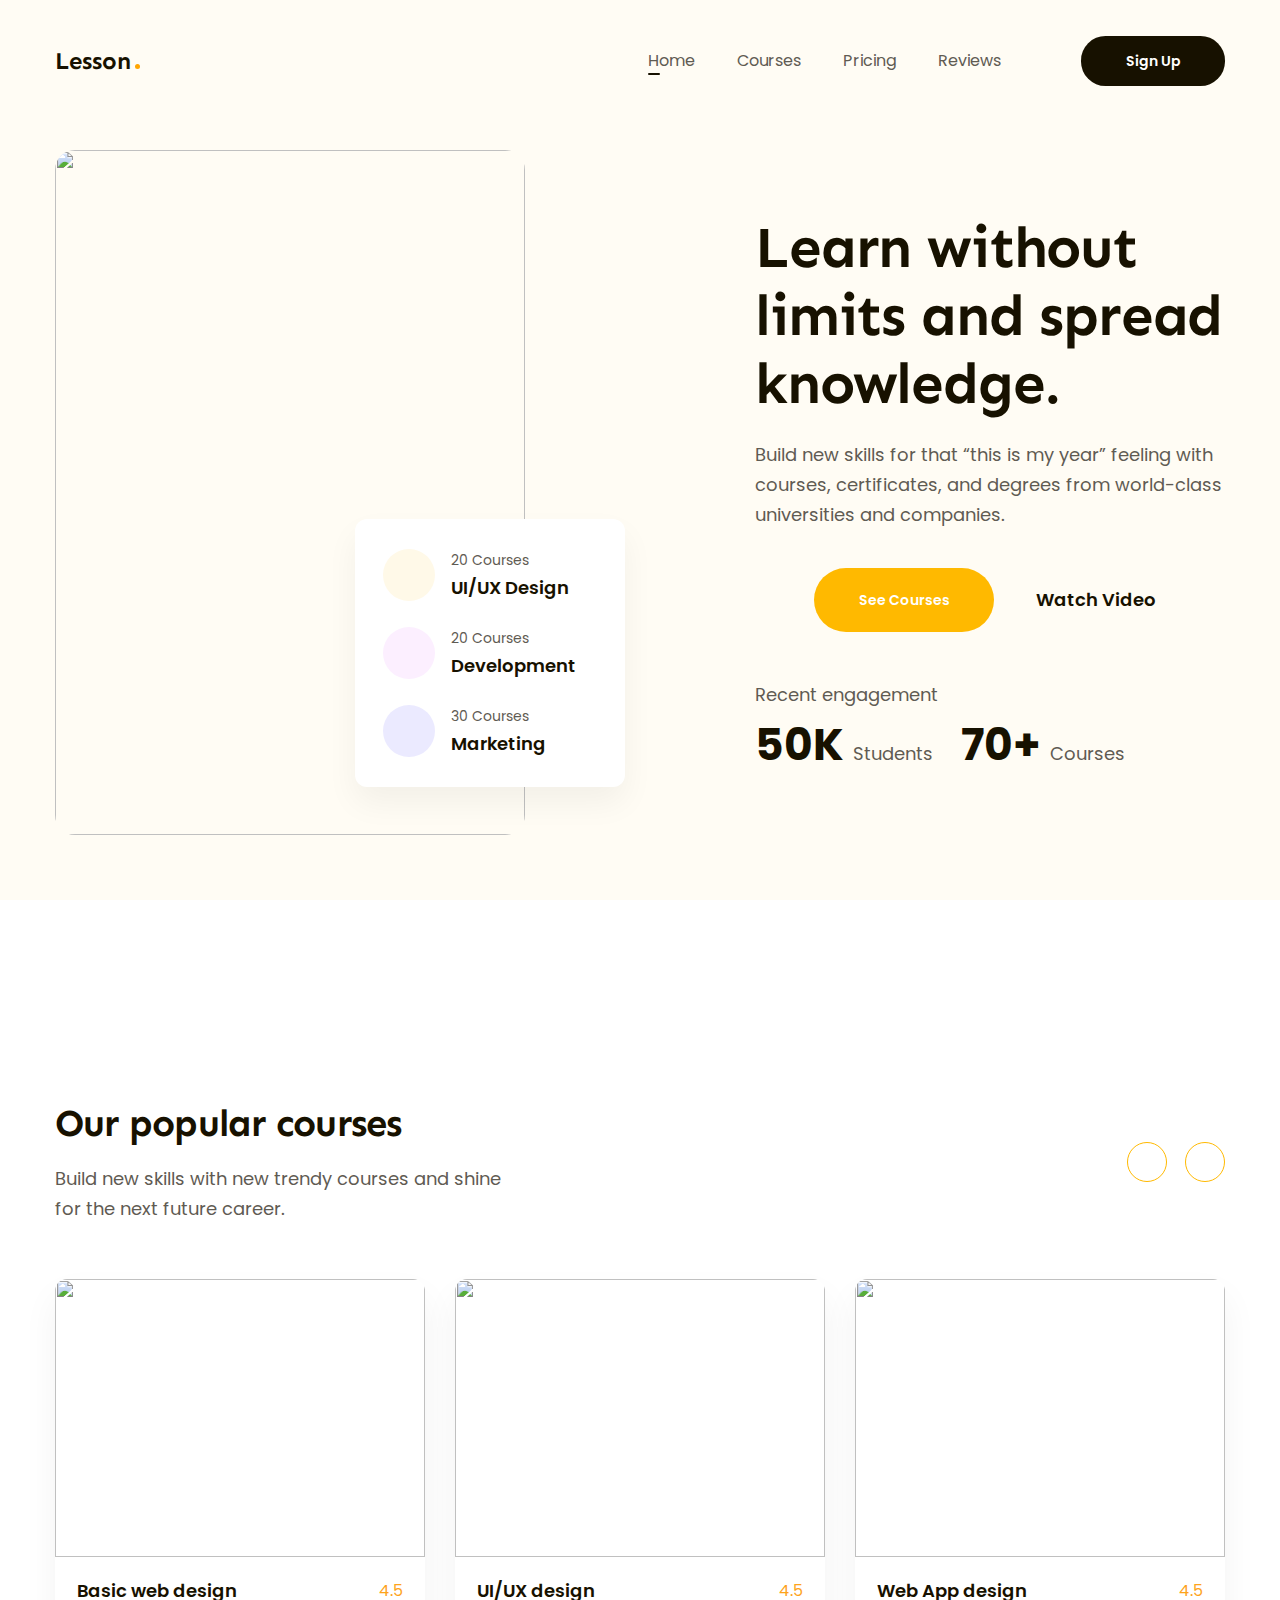
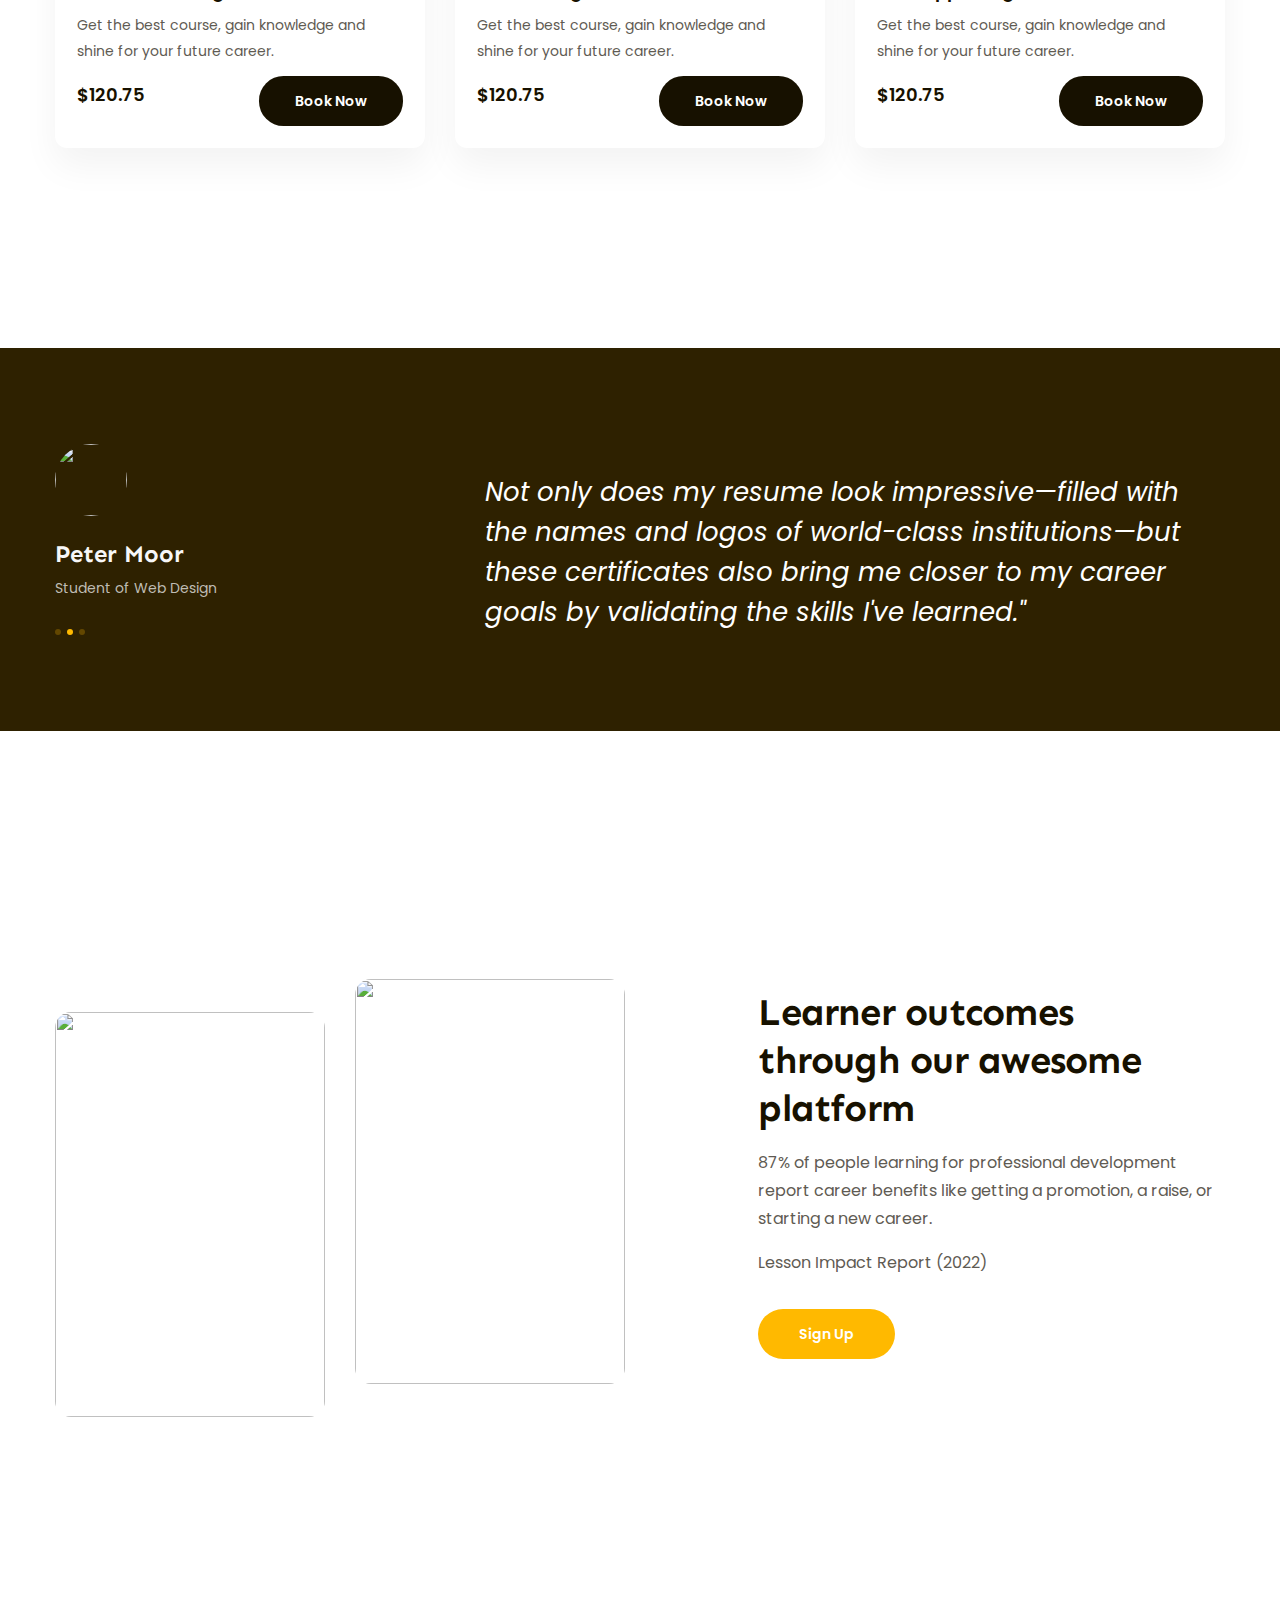
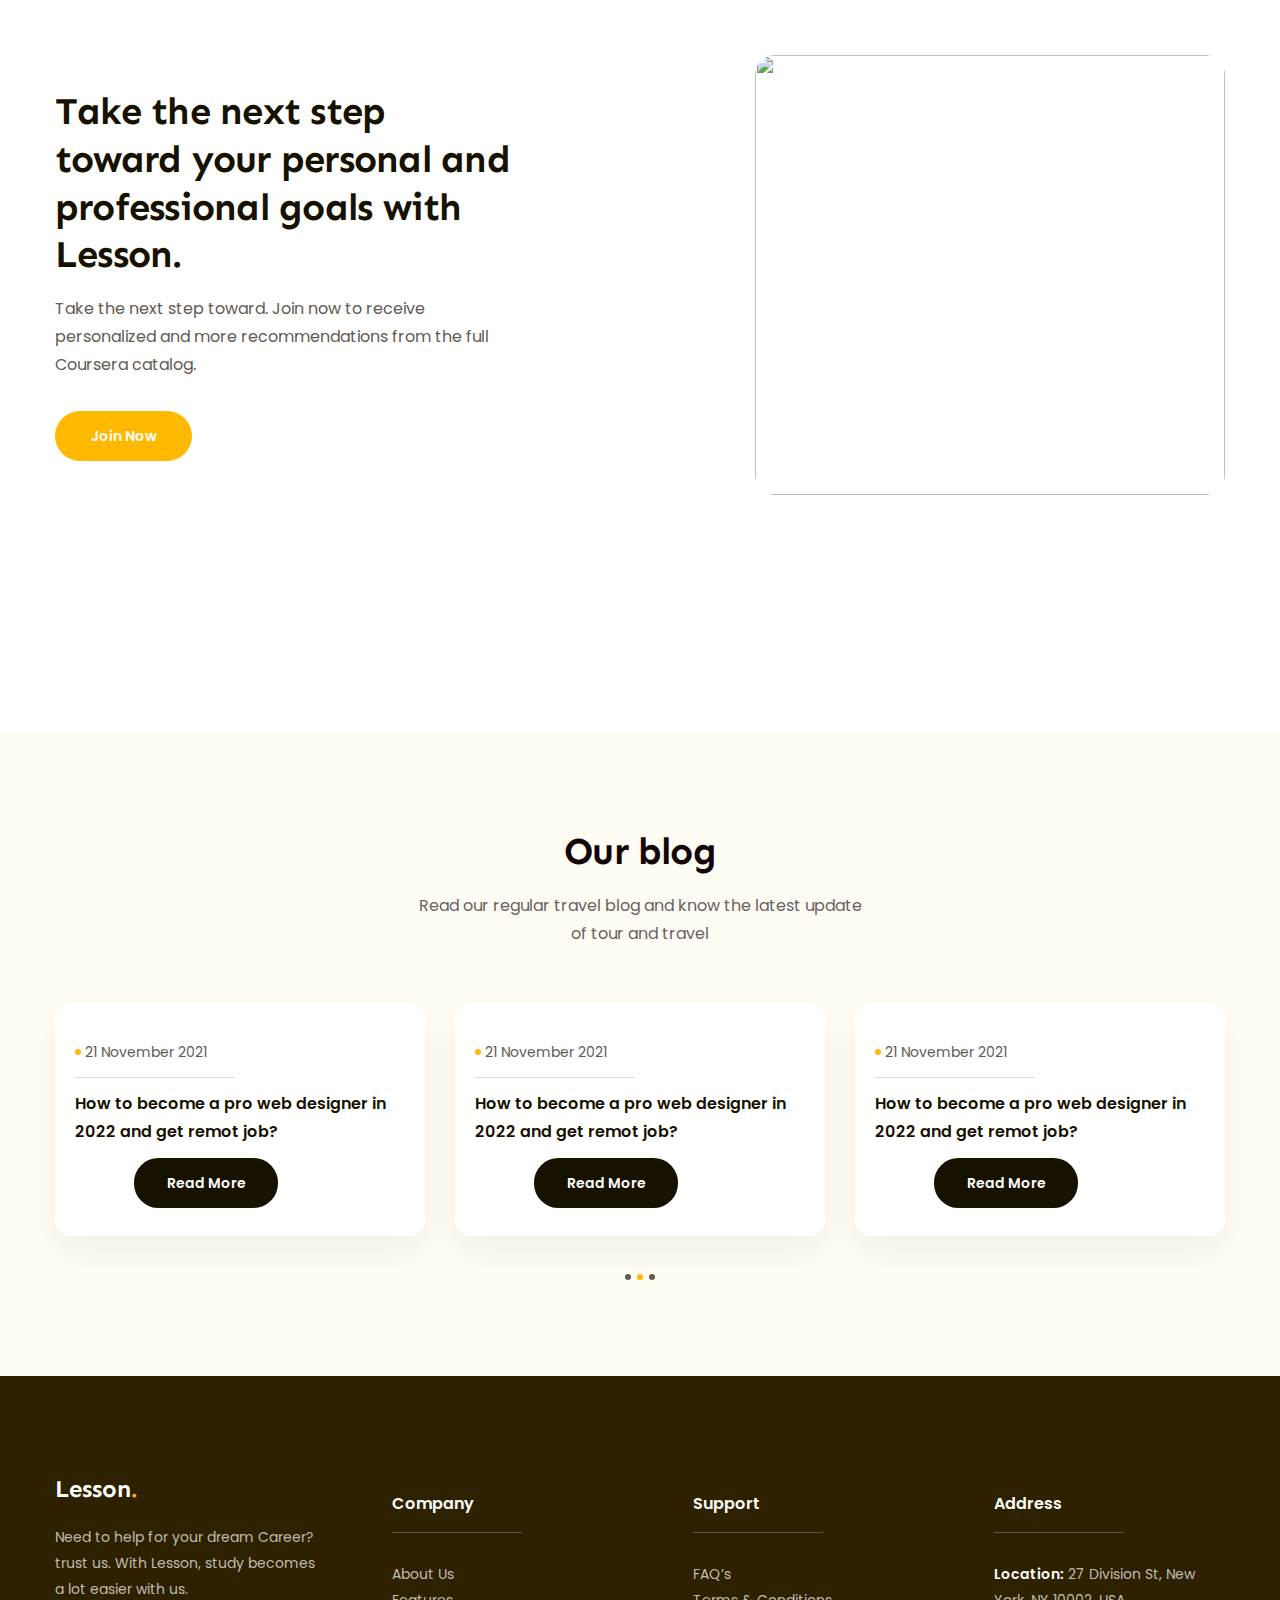
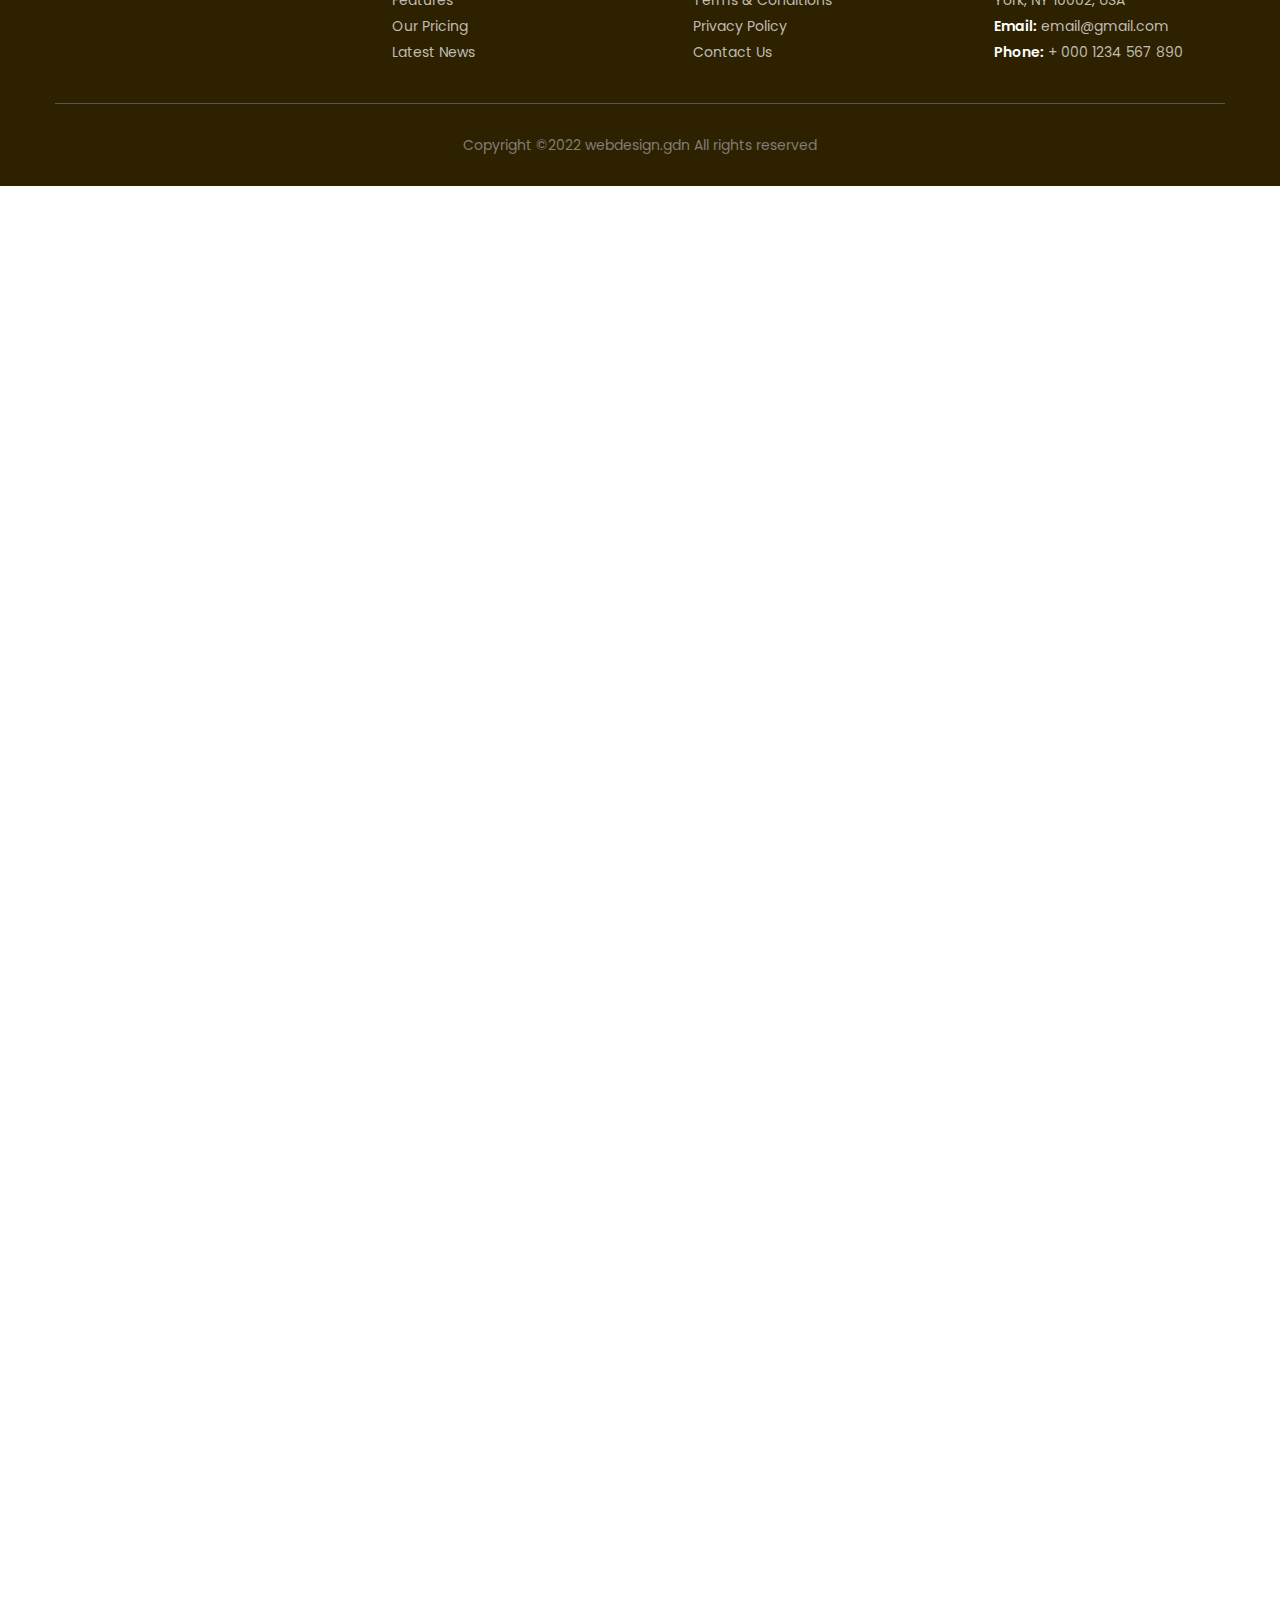
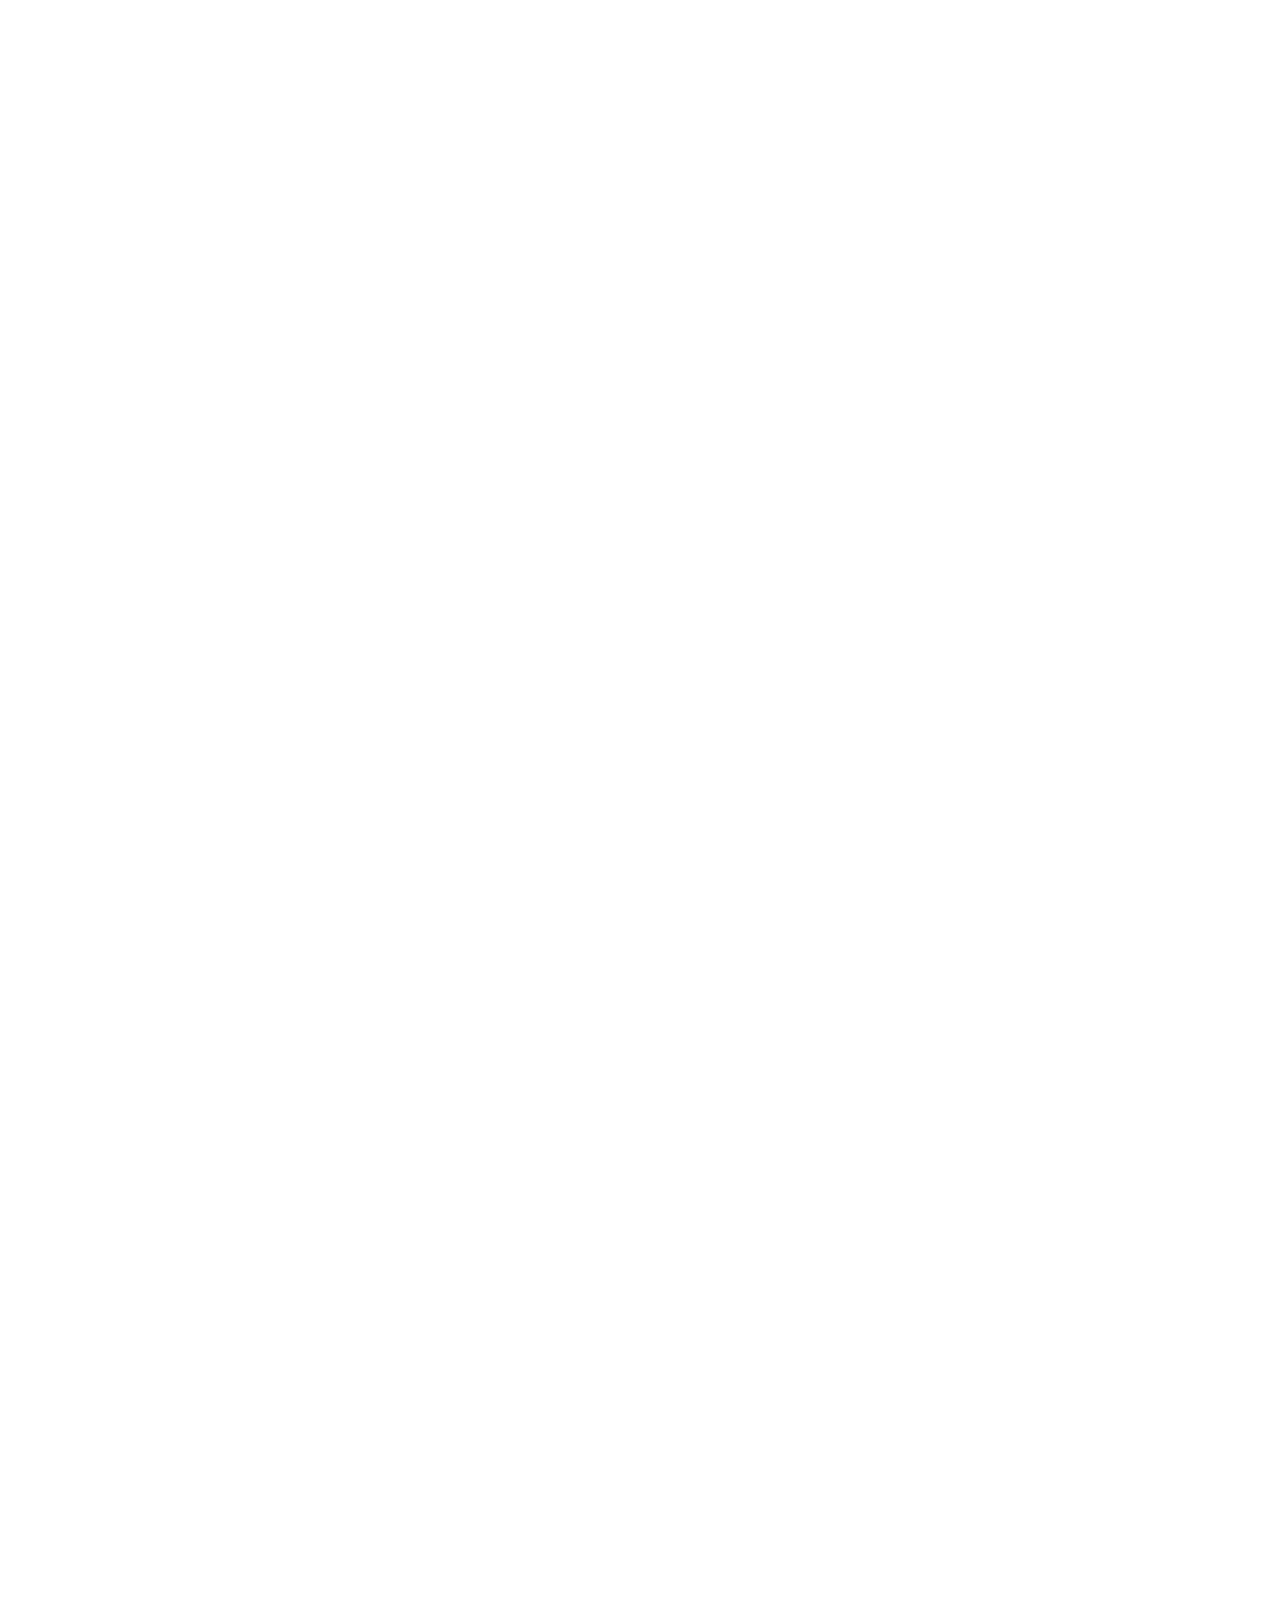
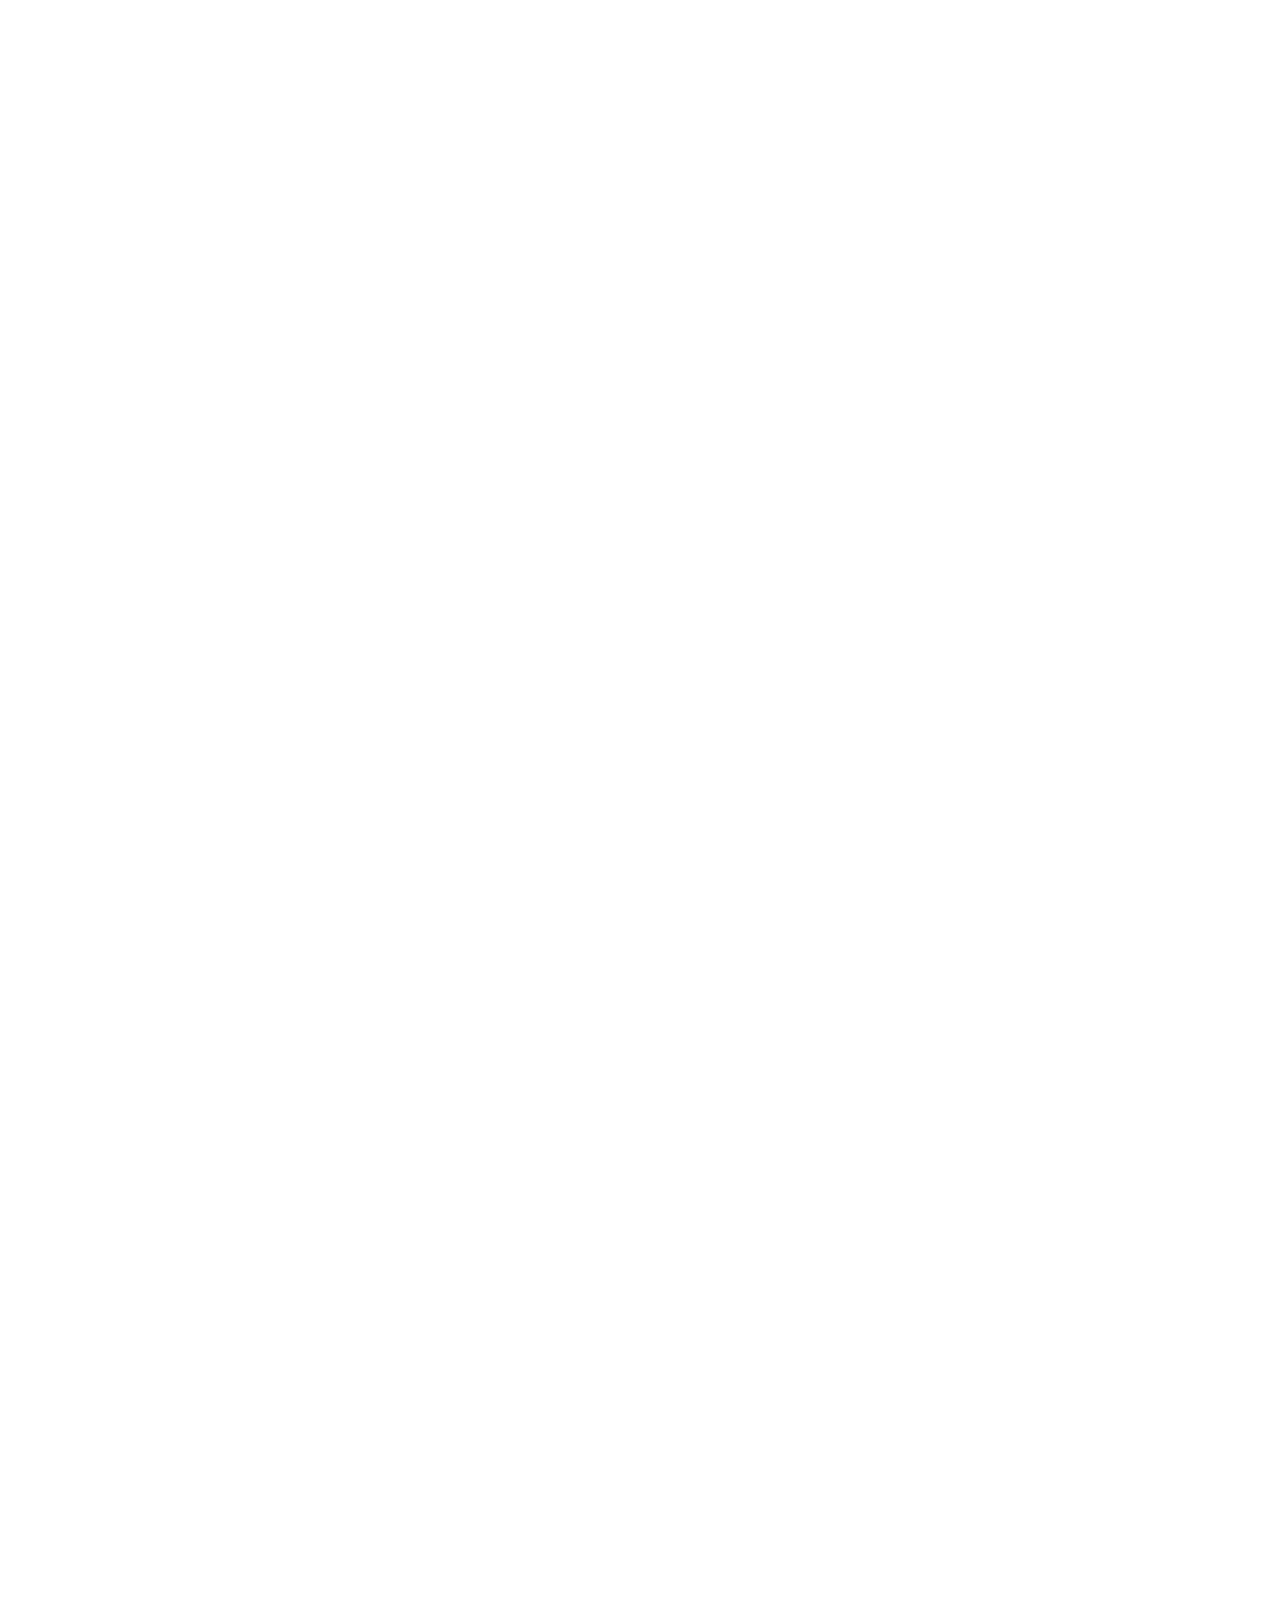
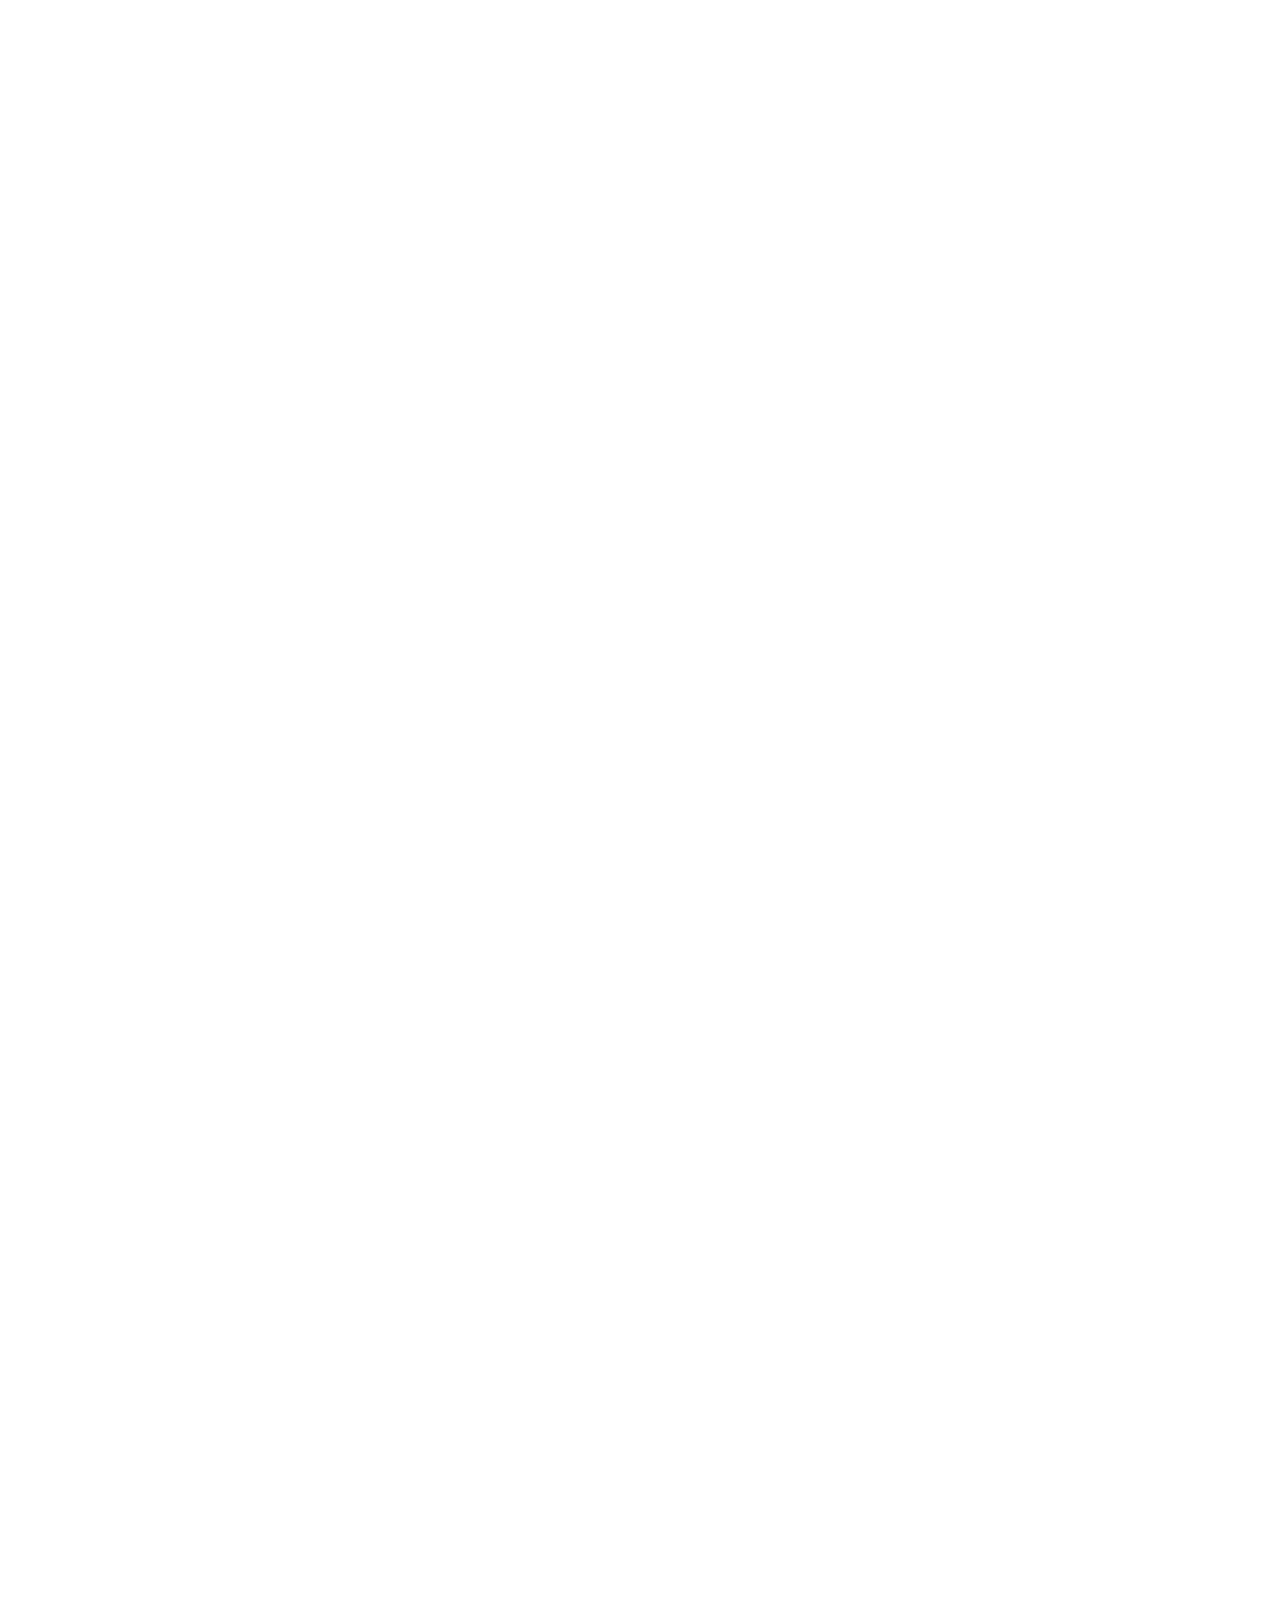
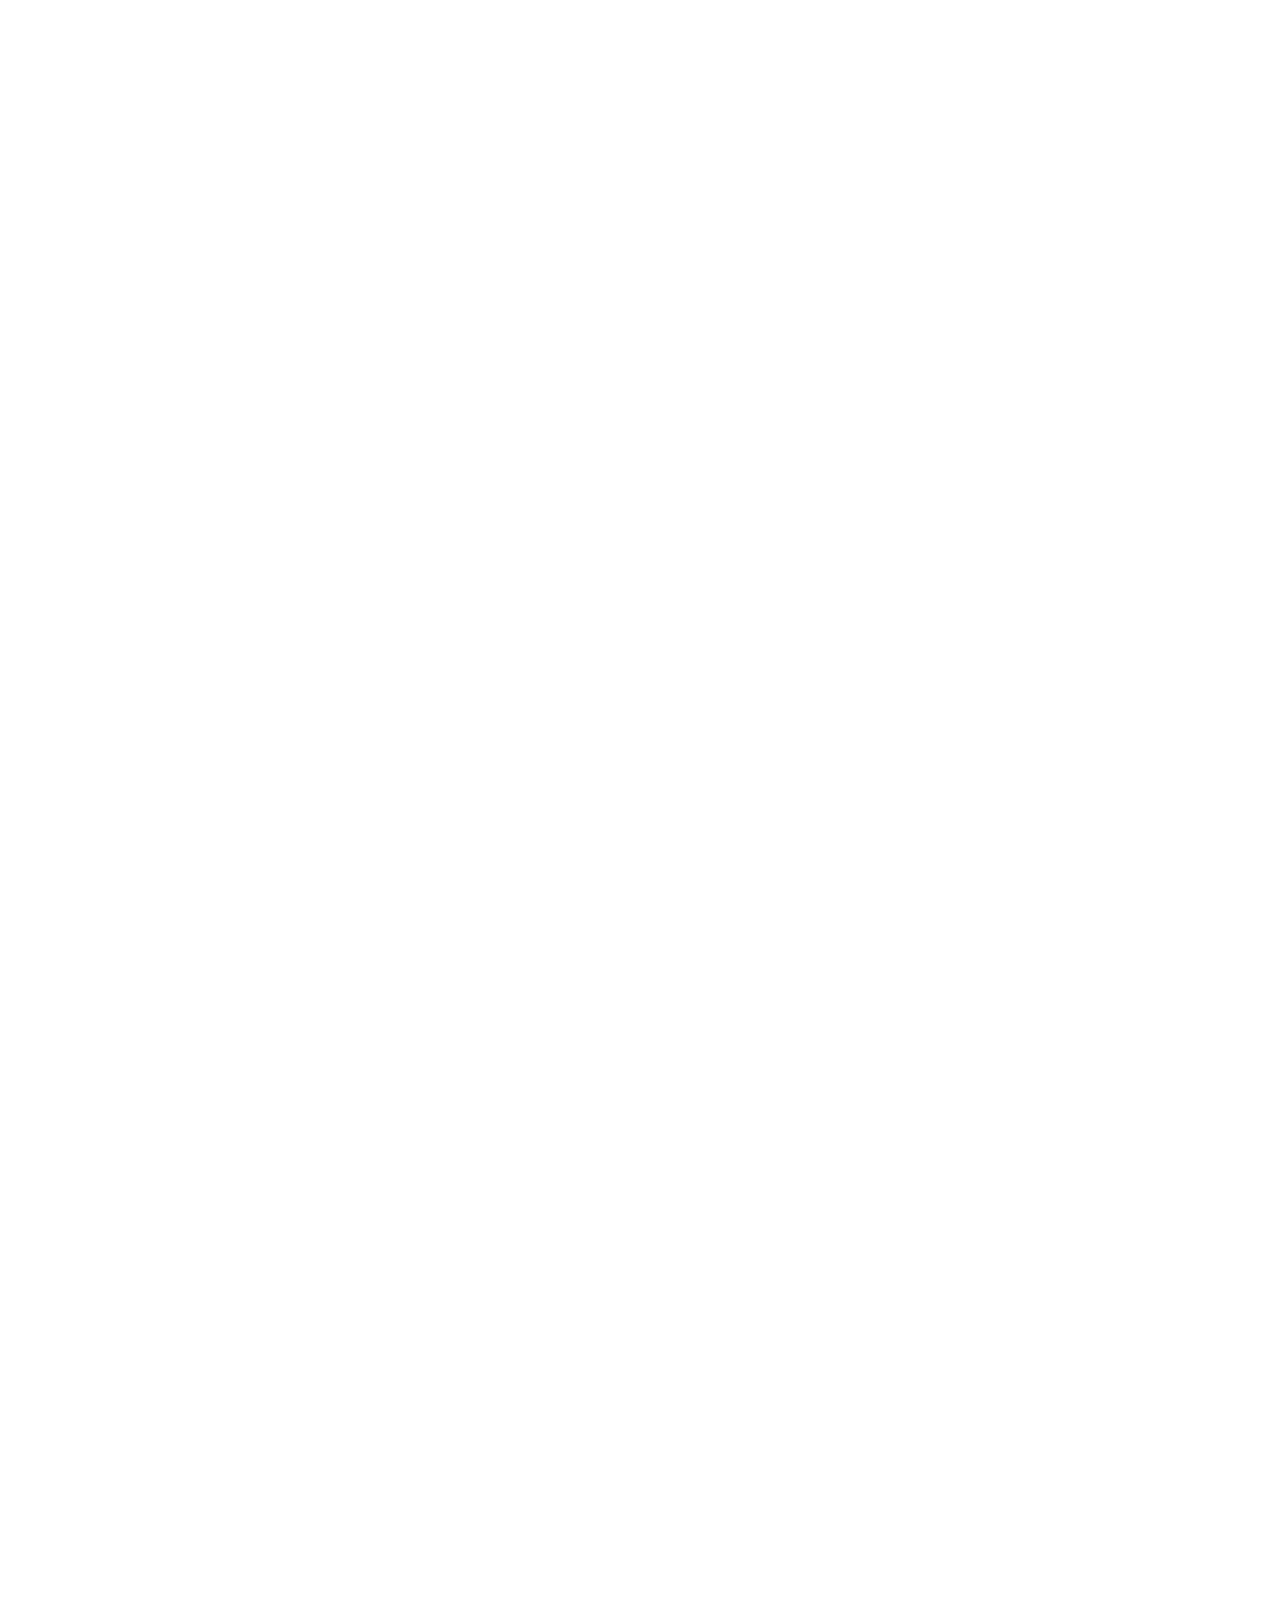
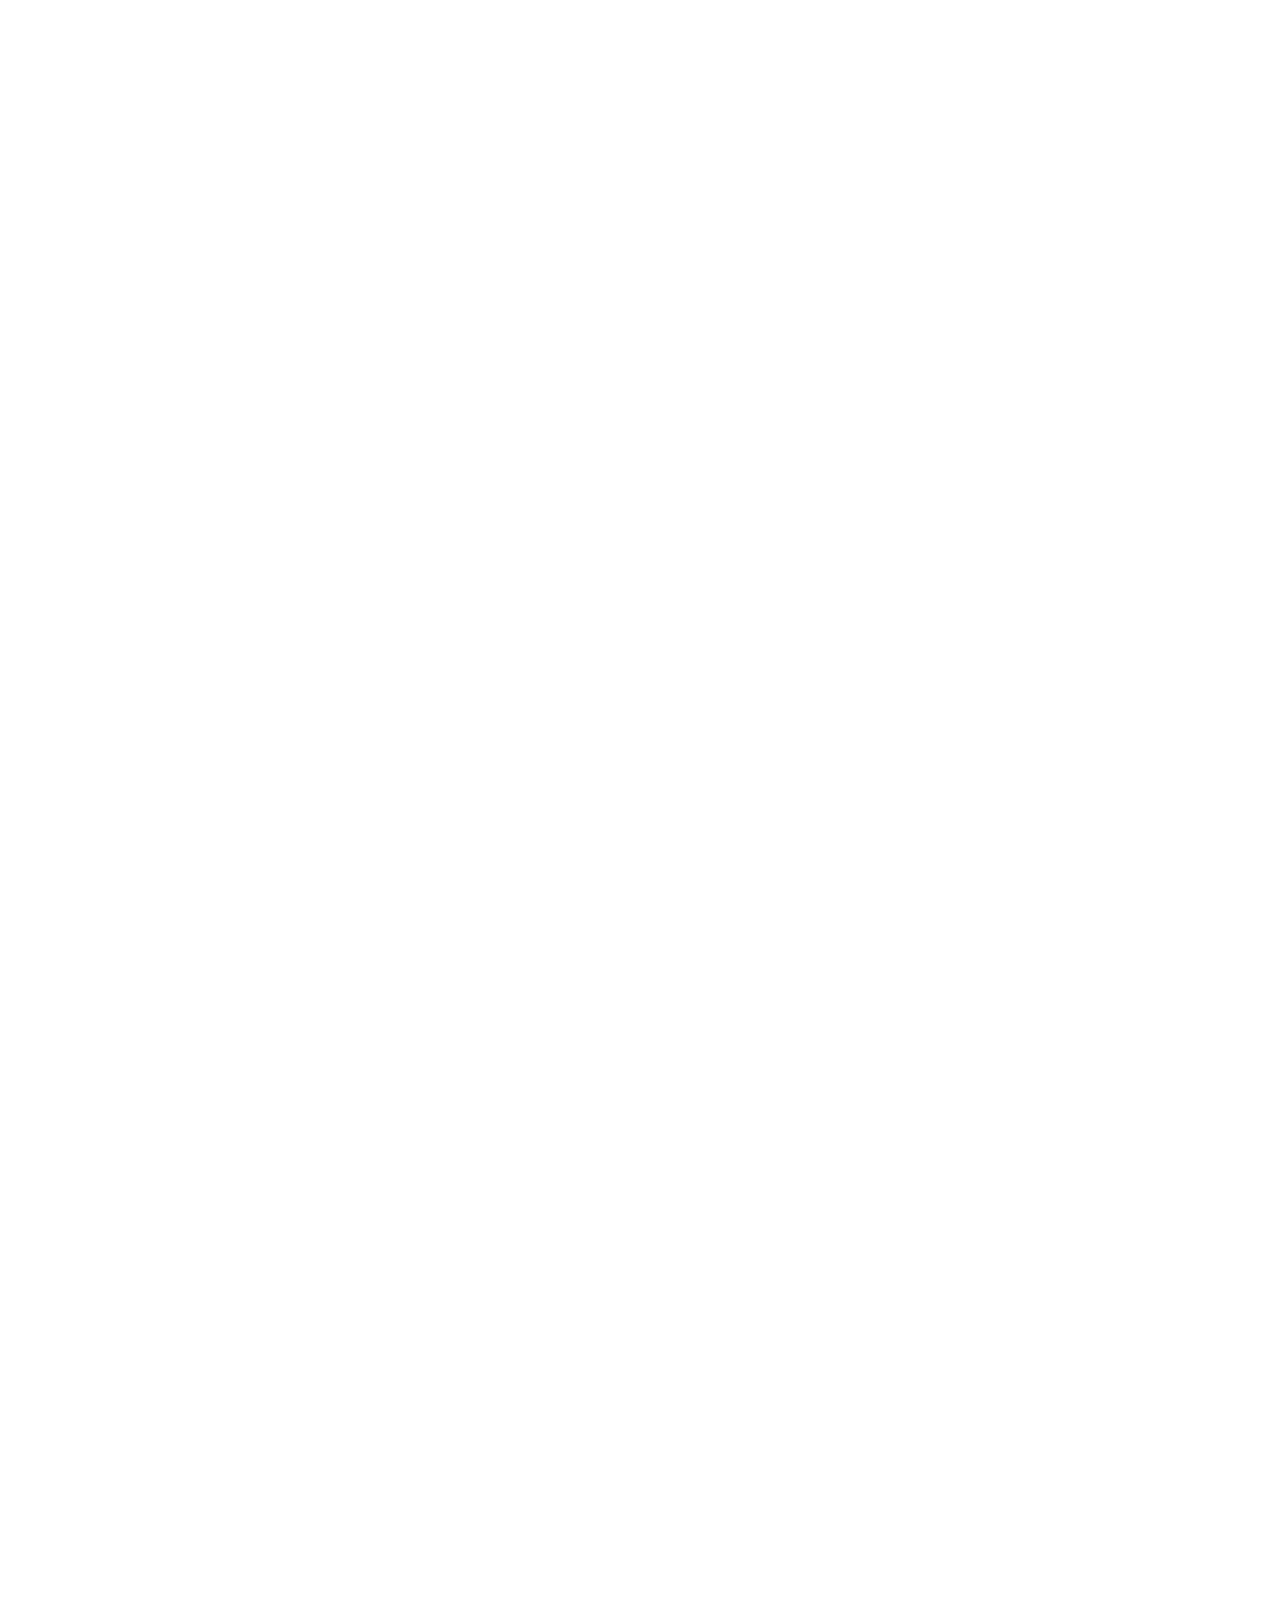
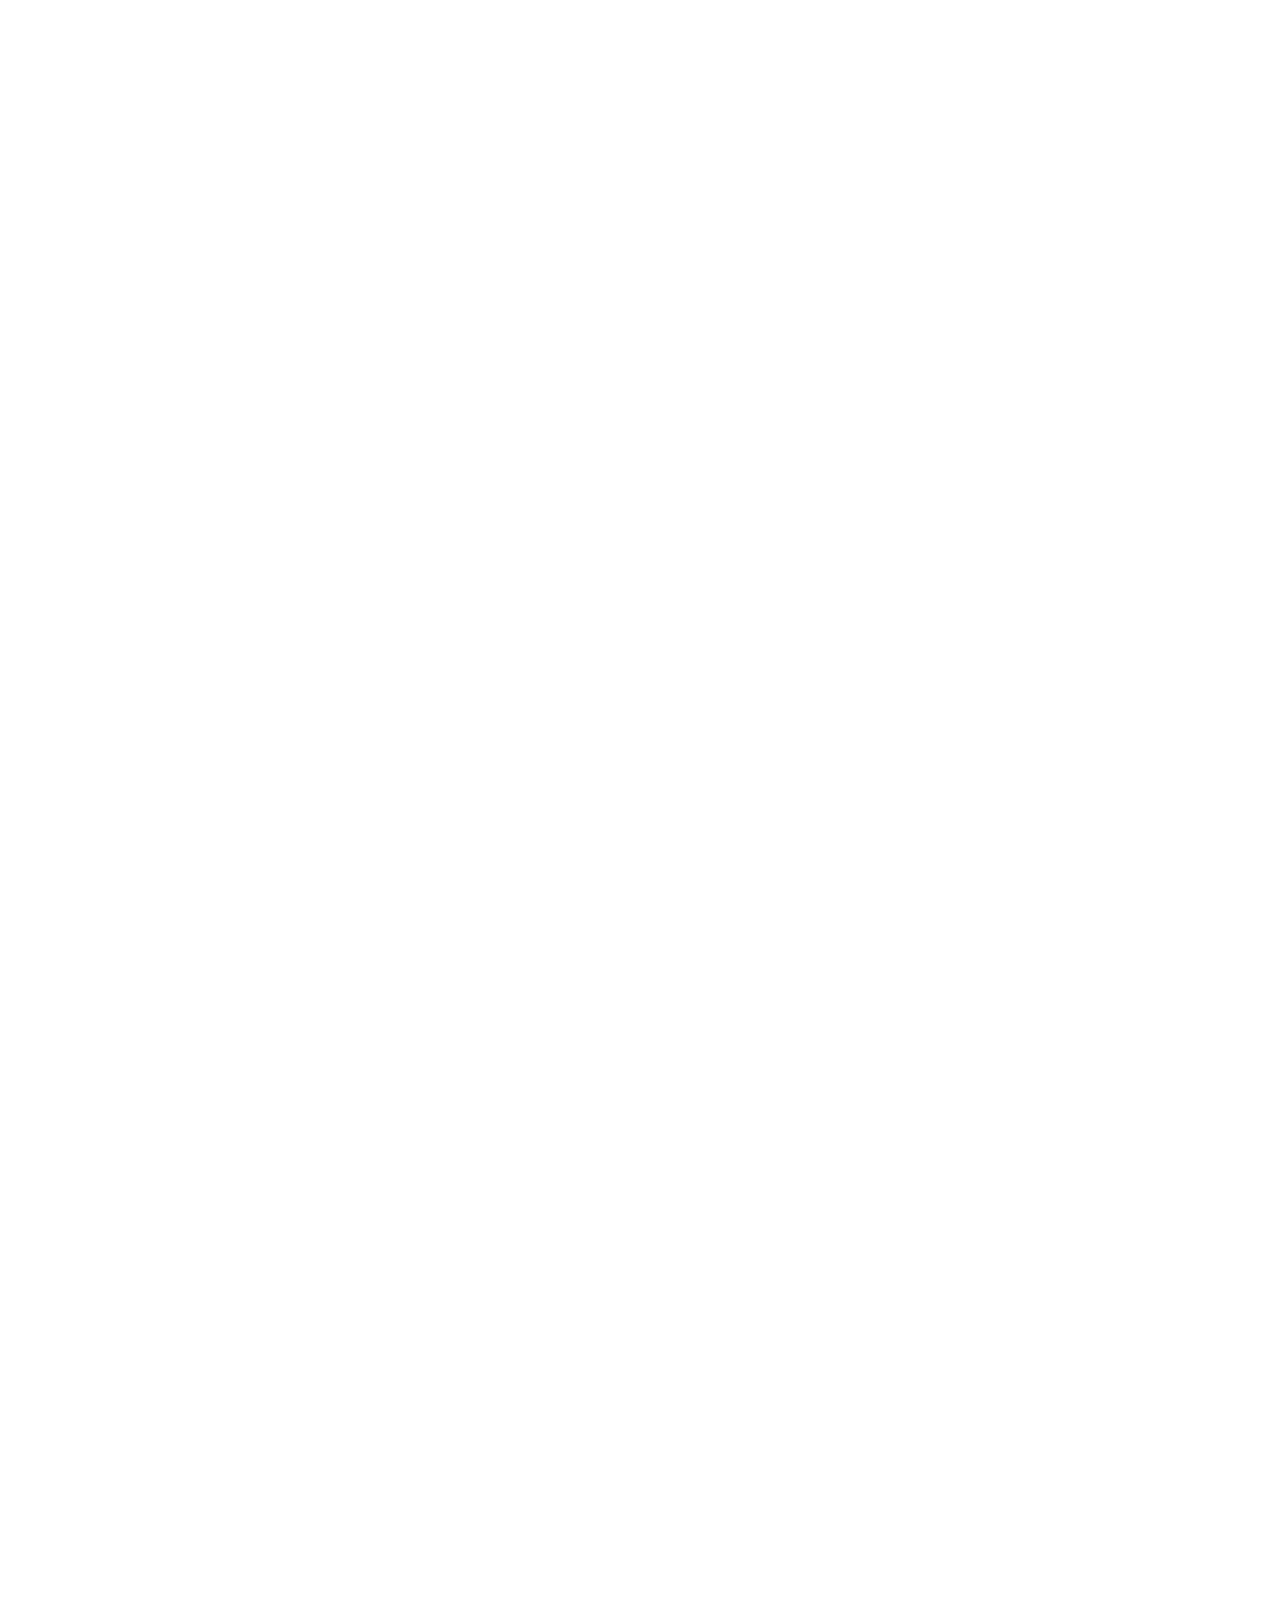
==== index.html @ 988d4584 "hoàn thiện" ====
<!DOCTYPE html>
<html lang="en">
    <head>
        <meta charset="UTF-8" />
        <meta http-equiv="X-UA-Compatible" content="IE=edge" />
        <meta name="viewport" content="width=device-width, initial-scale=1.0" />
        <title>Dự án 2</title>

        <!-- ==== link css ==== -->
        <link rel="stylesheet" href="./assets/css/reset.css" />
        <link rel="stylesheet" href="./assets/css/styles.css" />

        <!-- ===== link font ====== -->
        <link rel="preconnect" href="https://fonts.googleapis.com" />
        <link rel="preconnect" href="https://fonts.gstatic.com" crossorigin />
        <link
            href="https://fonts.googleapis.com/css2?family=Poppins:ital,wght@0,100;0,200;0,300;0,400;0,500;0,600;0,700;0,800;0,900;1,100;1,200;1,300;1,400;1,500;1,600;1,700;1,800;1,900&family=Sen:wght@700&display=swap"
            rel="stylesheet"
        />

        <!-- ====== link icon ====== -->
        <link
            rel="stylesheet"
            href="https://cdnjs.cloudflare.com/ajax/libs/font-awesome/6.4.0/css/all.min.css"
            integrity="sha512-iecdLmaskl7CVkqkXNQ/ZH/XLlvWZOJyj7Yy7tcenmpD1ypASozpmT/E0iPtmFIB46ZmdtAc9eNBvH0H/ZpiBw=="
            crossorigin="anonymous"
            referrerpolicy="no-referrer"
        />

        <!-- ============ link favicon ============ -->
        <link
            rel="apple-touch-icon"
            sizes="57x57"
            href="./assets/favicon/apple-icon-57x57.png"
        />
        <link
            rel="apple-touch-icon"
            sizes="60x60"
            href="./assets/favicon/apple-icon-60x60.png"
        />
        <link
            rel="apple-touch-icon"
            sizes="72x72"
            href="./assets/favicon/apple-icon-72x72.png"
        />
        <link
            rel="apple-touch-icon"
            sizes="76x76"
            href="./assets/favicon/apple-icon-76x76.png"
        />
        <link
            rel="apple-touch-icon"
            sizes="114x114"
            href="./assets/favicon/apple-icon-114x114.png"
        />
        <link
            rel="apple-touch-icon"
            sizes="120x120"
            href="./assets/favicon/apple-icon-120x120.png"
        />
        <link
            rel="apple-touch-icon"
            sizes="144x144"
            href="./assets/favicon/apple-icon-144x144.png"
        />
        <link
            rel="apple-touch-icon"
            sizes="152x152"
            href="./assets/favicon/apple-icon-152x152.png"
        />
        <link
            rel="apple-touch-icon"
            sizes="180x180"
            href="./assets/favicon/apple-icon-180x180.png"
        />
        <link
            rel="icon"
            type="image/png"
            sizes="192x192"
            href="./assets/favicon/android-icon-192x192.png"
        />
        <link
            rel="icon"
            type="image/png"
            sizes="32x32"
            href="./assets/favicon/favicon-32x32.png"
        />
        <link
            rel="icon"
            type="image/png"
            sizes="96x96"
            href="./assets/favicon/favicon-96x96.png"
        />
        <link
            rel="icon"
            type="image/png"
            sizes="16x16"
            href="./assets/favicon/favicon-16x16.png"
        />
        <link rel="manifest" href="./assets/favicon/manifest.json" />
        <meta name="msapplication-TileColor" content="#ffffff" />
        <meta
            name="msapplication-TileImage"
            content="./assets/favicon/ms-icon-144x144.png"
        />
        <meta name="theme-color" content="#ffffff" />
    </head>
    <body>
        <!-- ===== header ====== -->
        <header class="header fixed">
            <div class="content">
                <div class="body">
                    <a href="#!" class="logo">Lesson</a>

                    <!-- nav -->
                    <nav class="nav">
                        <ul>
                            <li><a href="#Home" class="home">Home</a></li>
                            <li><a href="#Courses">Courses</a></li>
                            <li><a href="#Pricing">Pricing</a></li>
                            <li><a href="#Reviews">Reviews</a></li>
                        </ul>
                    </nav>
                    <div class="action">
                        <a href="#!" class="btn">Sign Up</a>
                    </div>
                </div>
            </div>
        </header>

        <main>
            <div class="hero" id="Home">
                <div class="content">
                    <div class="body">
                        <div class="media-block">
                            <img
                                src="https://plus.unsplash.com/premium_photo-1666264200711-9a06dbfb0fea?ixlib=rb-4.0.3&ixid=MnwxMjA3fDB8MHxlZGl0b3JpYWwtZmVlZHwxNzJ8fHxlbnwwfHx8fA%3D%3D&auto=format&fit=crop&w=500&q=60"
                                alt=""
                                width="470px"
                                height="685px"
                            />
                            <div class="design">
                                <div class="row-2">
                                    <i
                                        class="fa-regular fa-newspaper fa-2xl"
                                        style="color: #ffb900"
                                    ></i>
                                    <div class="column">
                                        <p class="shang">20 Courses</p>
                                        <p class="xia">UI/UX Design</p>
                                    </div>
                                </div>

                                <div class="row-2">
                                    <i
                                        class="fa-brands fa-google-play fa-2xl"
                                        style="color: #a13fb9"
                                    ></i>
                                    <div class="column">
                                        <p class="shang">20 Courses</p>
                                        <p class="xia">Development</p>
                                    </div>
                                </div>

                                <div class="row-2">
                                    <i
                                        class="fa-solid fa-volume-high fa-2xl"
                                        style="color: #5c50e4"
                                    ></i>
                                    <div class="column">
                                        <p class="shang">30 Courses</p>
                                        <p class="xia">Marketing</p>
                                    </div>
                                </div>
                            </div>
                        </div>

                        <div class="content-block">
                            <h1 class="sub-title">
                                Learn without limits and spread knowledge.
                            </h1>
                            <p class="desc">
                                Build new skills for that “this is my year”
                                feeling with courses, certificates, and degrees
                                from world-class universities and companies.
                            </p>

                            <div class="action">
                                <a href="#!" class="btn">See Courses</a>
                                <div class="video">
                                    <i
                                        class="fa-regular fa-circle-play fa-2xl"
                                    ></i>
                                    <a href="#!"
                                        ><strong>Watch Video</strong>
                                    </a>
                                </div>
                            </div>

                            <div class="recent">
                                <p>Recent engagement</p>
                                <div class="row">
                                    <div class="zuo">
                                        <span class="shu-ju">50K</span>
                                        <span class="bei-zhu">Students</span>
                                    </div>
                                    <div class="zuo">
                                        <span class="shu-ju">70+</span>
                                        <span class="bei-zhu">Courses</span>
                                    </div>
                                </div>
                            </div>
                        </div>
                    </div>
                </div>
            </div>

            <!-- ============ Popular ============= -->
            <div class="popular" id="Courses">
                <div class="content">
                    <div class="body">
                        <!-- popular-top -->
                        <div class="popular-top">
                            <div class="title">
                                <h2>Our popular courses</h2>
                                <p class="desc">
                                    Build new skills with new trendy courses and
                                    shine for the next future career.
                                </p>
                            </div>
                            <div class="icon">
                                <i
                                    class="fa-solid fa-angle-right fa-gl"
                                    style="color: FFB900"
                                ></i>
                                <i
                                    class="fa-solid fa-angle-left fa-gl"
                                    style="color: FFB900"
                                ></i>
                            </div>
                        </div>
                        <!-- popular-bottom -->
                        <div class="popular-bottom">
                            <div class="box">
                                <img
                                    src="https://images.unsplash.com/photo-1598368195835-91e67f80c9d7?ixlib=rb-4.0.3&ixid=MnwxMjA3fDB8MHxzZWFyY2h8MTZ8fEJhc2ljJTIwd2ViJTIwZGVzaWdufGVufDB8fDB8fA%3D%3D&auto=format&fit=crop&w=500&q=60"
                                    alt=""
                                />
                                <div class="xing">
                                    <div class="row">
                                        <h3 class="sub-title line-clamp">
                                            Basic web design
                                        </h3>
                                        <span class="icon"
                                            ><i
                                                class="fa-solid fa-star"
                                                style="color: #fea31b"
                                            ></i
                                            ><strong>4.5</strong></span
                                        >
                                    </div>
                                    <p class="desc line-clamp line2">
                                        Get the best course, gain knowledge and
                                        shine for your future career.
                                    </p>
                                    <div class="row">
                                        <span class="shu-ju">$120.75</span
                                        ><a href="#!" class="btn">Book Now</a>
                                    </div>
                                </div>
                            </div>

                            <div class="box">
                                <img
                                    src="https://images.unsplash.com/photo-1534670007418-fbb7f6cf32c3?ixlib=rb-4.0.3&ixid=MnwxMjA3fDB8MHxzZWFyY2h8MTB8fEJhc2ljJTIwd2ViJTIwZGVzaWdufGVufDB8fDB8fA%3D%3D&auto=format&fit=crop&w=500&q=60"
                                    alt=""
                                />
                                <div class="xing">
                                    <div class="row">
                                        <h3 class="sub-title">UI/UX design</h3>
                                        <span class="icon"
                                            ><i
                                                class="fa-solid fa-star"
                                                style="color: #fea31b"
                                            ></i
                                            ><strong>4.5</strong></span
                                        >
                                    </div>
                                    <p class="desc">
                                        Get the best course, gain knowledge and
                                        shine for your future career.
                                    </p>
                                    <div class="row">
                                        <span class="shu-ju">$120.75</span
                                        ><a href="#!" class="btn">Book Now</a>
                                    </div>
                                </div>
                            </div>

                            <div class="box">
                                <img
                                    src="https://images.unsplash.com/photo-1454165804606-c3d57bc86b40?ixlib=rb-4.0.3&ixid=MnwxMjA3fDB8MHxzZWFyY2h8MTd8fEJhc2ljJTIwd2ViJTIwZGVzaWdufGVufDB8fDB8fA%3D%3D&auto=format&fit=crop&w=500&q=60"
                                    alt=""
                                />
                                <div class="xing">
                                    <div class="row">
                                        <h3 class="sub-title">
                                            Web App design
                                        </h3>
                                        <span class="icon">
                                            <i
                                                class="fa-solid fa-star"
                                                style="color: #fea31b"
                                            ></i>
                                            <strong>4.5</strong></span
                                        >
                                    </div>
                                    <p class="desc">
                                        Get the best course, gain knowledge and
                                        shine for your future career.
                                    </p>
                                    <div class="row">
                                        <span class="shu-ju">$120.75</span
                                        ><a href="#!" class="btn">Book Now</a>
                                    </div>
                                </div>
                            </div>
                        </div>
                    </div>
                </div>
            </div>

            <!-- ============= comment ============== -->
            <div class="comment">
                <div class="content">
                    <div class="body">
                        <div class="column">
                            <img
                                src="https://images.unsplash.com/photo-1599566150163-29194dcaad36?ixlib=rb-4.0.3&ixid=MnwxMjA3fDB8MHxzZWFyY2h8NHx8YXZhdGFyfGVufDB8fDB8fA%3D%3D&auto=format&fit=crop&w=500&q=60"
                                alt=""
                                class="avatar"
                            />
                            <div class="name">Peter Moor</div>
                            <p class="desc">Student of Web Design</p>
                            <div class="row">
                                <div class="dian"></div>
                                <div class="dian"></div>
                                <div class="dian"></div>
                            </div>
                        </div>
                        <div class="sheng">
                            <i
                                class="fa-solid fa-quote-left fa-2xl"
                                style="color: #634700"
                            ></i>
                            <blockquote class="gan-shou">
                                Not only does my resume look impressive—filled
                                with the names and logos of world-class
                                institutions—but these certificates also bring
                                me closer to my career goals by validating the
                                skills I've learned."
                            </blockquote>
                        </div>
                    </div>
                </div>
            </div>

            <!-- ============= jie-shao ============== -->
            <div class="jie-shao" id="Pricing">
                <div class="content">
                    <!-- learner-top -->
                    <div class="learner-top">
                        <div class="zuo">
                            <img
                                src="https://media.istockphoto.com/id/1436951314/fr/photo/femme-daffaires-parlant-%C3%A0-ses-coll%C3%A8gues-lors-dune-r%C3%A9union-dans-une-salle-de-conf%C3%A9rence.jpg?b=1&s=170667a&w=0&k=20&c=r5BgCj4Q3XTVkv3cftFQtHMjQkKtM094NyWVmGBeLT8="
                                alt=""
                                class="tu-pian tu-pian-1"
                            />
                            <img
                                src="https://media.istockphoto.com/id/1442369573/fr/photo/r%C3%A9union-daffaires-occasionnelle.jpg?b=1&s=170667a&w=0&k=20&c=LD3zMa3EzayFVzt1GLmMfXW70sCUi-4Qjy6ONQDD-Ug="
                                alt=""
                                class="tu-pian tu-pian-2"
                            />
                        </div>
                        <div class="you">
                            <h2 class="sub-title">
                                Learner outcomes through our awesome platform
                            </h2>
                            <p class="desc">
                                87% of people learning for professional
                                development report career benefits like getting
                                a promotion, a raise, or starting a new career.
                            </p>
                            <p class="desc lesson">
                                Lesson Impact Report (2022)
                            </p>
                            <a href="#!" class="btn">Sign Up</a>
                        </div>
                    </div>
                    <!-- === learner-bottom === -->
                    <div class="learner-bottom">
                        <div class="you you-bian">
                            <h2 class="sub-title">
                                Take the next step toward your personal and
                                professional goals with Lesson.
                            </h2>
                            <p class="desc lesson">
                                Take the next step toward. Join now to receive
                                personalized and more recommendations from the
                                full Coursera catalog.
                            </p>
                            <a href="#!" class="btn">Join Now</a>
                        </div>
                        <div class="zuo-bian">
                            <img
                                src="https://images.unsplash.com/photo-1542744173-8e7e53415bb0?ixlib=rb-4.0.3&ixid=MnwxMjA3fDB8MHxzZWFyY2h8NXx8am9ifGVufDB8fDB8fA%3D%3D&auto=format&fit=crop&w=500&q=60"
                                alt=""
                                class="tu-pian-3"
                            />
                        </div>
                    </div>
                </div>
            </div>

            <!-- =========== blog ============== -->
            <div class="blog" id="Reviews">
                <div class="content">
                    <div class="body">
                        <h2 class="sub-title">Our blog</h2>
                        <p class="desc">
                            Read our regular travel blog and know the latest
                            update of tour and travel
                        </p>

                        <div class="big-box">
                            <div class="box">
                                <img
                                    src="https://media.istockphoto.com/id/1416048929/fr/photo/femme-travaillant-sur-un-ordinateur-portable-en-ligne-v%C3%A9rifiant-ses-e-mails-et-planifiant-sur.jpg?b=1&s=170667a&w=0&k=20&c=uKc5w_eKb9wMxsILC52ATUnfZwFPk9CzQzeRiuWsBwA="
                                    alt=""
                                />
                                <div class="nei-rong">
                                    <p class="riqi">21 November 2021</p>
                                    <div class="zhixian"></div>
                                    <h3 class="tittle">
                                        How to become a pro web designer in 2022
                                        and get remot job?
                                    </h3>
                                    <a href="" class="btn">Read More</a>
                                </div>
                            </div>

                            <div class="box">
                                <img
                                    src="https://media.istockphoto.com/id/1365412652/fr/photo/r%C3%A9union-de-la-salle-de-conf%C3%A9rence-multiethnic-diverse-office-l%C3%A9quipe-de-deux-entrepreneurs.jpg?b=1&s=170667a&w=0&k=20&c=DDupBblNXQTppkxdu7z8O5B1jp6E8oDMUOYPtpyT6z8="
                                    alt=""
                                />
                                <div class="nei-rong">
                                    <p class="riqi">21 November 2021</p>
                                    <div class="zhixian"></div>
                                    <h3 class="tittle">
                                        How to become a pro web designer in 2022
                                        and get remot job?
                                    </h3>
                                    <a href="" class="btn">Read More</a>
                                </div>
                            </div>

                            <div class="box">
                                <img
                                    src="https://media.istockphoto.com/id/1468480817/fr/photo/planification-ordinateur-portable-et-femme-noire-au-bureau-avec-analyse-de-donn%C3%A9es-recherche.jpg?b=1&s=170667a&w=0&k=20&c=FgmzVAclf7HiLmUAXS_cfB9ZTwRVti8ajYr22N3R69k="
                                    alt=""
                                />
                                <div class="nei-rong">
                                    <p class="riqi">21 November 2021</p>
                                    <div class="zhixian"></div>
                                    <h3 class="tittle">
                                        How to become a pro web designer in 2022
                                        and get remot job?
                                    </h3>
                                    <a href="" class="btn">Read More</a>
                                </div>
                            </div>
                        </div>

                        <div class="row">
                            <div class="dian"></div>
                            <div class="dian"></div>
                            <div class="dian"></div>
                        </div>
                    </div>
                </div>
            </div>
        </main>
        <!-- ============== footer ================ -->
        <footer class="footer">
            <div class="content">
                <div class="body">
                    <div class="logo">
                        <a href="#!">Lesson<strong>.</strong></a>
                        <p class="desc">
                            Need to help for your dream Career? trust us. With
                            Lesson, study becomes a lot easier with us.
                        </p>
                        <div class="icon">
                            <a href=""
                                ><i
                                    class="fa-brands fa-twitter"
                                    style="color: #ffffff"
                                ></i
                            ></a>
                            <a href=""
                                ><i
                                    class="fa-brands fa-facebook"
                                    style="color: #ffffff"
                                ></i
                            ></a>
                            <a href=""
                                ><i
                                    class="fa-brands fa-linkedin"
                                    style="color: #ffffff"
                                ></i
                            ></a>
                            <a href=""
                                ><i
                                    class="fa-brands fa-instagram"
                                    style="color: #ffffff"
                                ></i
                            ></a>
                        </div>
                    </div>
                    <div class="company">
                        <p class="desc">Company</p>
                        <div class="zhixian"></div>
                        <ul class="list">
                            <li><a href="">About Us</a></li>
                            <li><a href="">Features</a></li>
                            <li><a href="">Our Pricing</a></li>
                            <li><a href="">Latest News</a></li>
                        </ul>
                    </div>

                    <div class="company">
                        <p class="desc">Support</p>
                        <div class="zhixian"></div>
                        <ul class="list">
                            <li><a href="">FAQ’s</a></li>
                            <li><a href="">Terms & Conditions</a></li>
                            <li><a href="">Privacy Policy</a></li>
                            <li><a href="">Contact Us</a></li>
                        </ul>
                    </div>

                    <div class="company">
                        <p class="desc">Address</p>
                        <div class="zhixian"></div>
                        <ul class="list">
                            <li>
                                <a href=""
                                    ><strong>Location:</strong> 27 Division St,
                                    New York, NY 10002, USA</a
                                >
                            </li>
                            <li>
                                <a
                                    href="mailto:email@gmail.comsubject=Support&body=Message"
                                    ><strong>Email:</strong> email@gmail.com</a
                                >
                            </li>
                            <li>
                                <a href="tell:+0001234567890"
                                    ><strong>Phone:</strong> + 000 1234 567
                                    890</a
                                >
                            </li>
                        </ul>
                    </div>
                </div>
                <div class="xian"></div>
                <div class="desc-end">
                    Copyright ©2022 webdesign.gdn All rights reserved
                </div>
            </div>
        </footer>
    </body>
</html>
---- assets/css/styles.css ----
*{
  box-sizing: border-box;
}

html{
  font-size: 62.5%;
  scroll-behavior: smooth;
}

body{
  font-family: 'Poppins', sans-serif;
  font-size: 1.6rem;
  height: 50000px;
}

a{
  text-decoration: none;
}

/* === dùng chung === */
.content{
  width: 1170px;
  margin: 0 auto;
}

.btn{
  display: flex;
  justify-content: center;
  align-items: center;
  width: 118px;
  height: 50px;
  left: 365px;
  top: 1673px;
  background: #FFB900;
  border-radius: 25px;
  font-style: normal;
font-weight: 600;
font-size: 1.4rem;
line-height: 1.86;
color: #FFFFFF;
}

.btn:hover{
  opacity: 0.9;
}

.line-clamp{
  display: -webkit-box;
  -webkit-line-clamp: var(--line-clamp, 1);
  -webkit-box-orient: vertical;
  overflow: hidden;
}

.line-clamp.line2{
  --line-clamp: 2;
}

/* ======== header ======== */
.header{
  position: sticky;
  top:-28px;
  padding-top: 28px;
  background: #FFFCF4;
  z-index: 1;
}

.header .body{
  display: flex;
  align-items: center;
  padding: 8px 0;
  
}

.header .logo{
  font-family: 'Sen',sans-serif;
font-weight: 700;
font-size: 2.4rem;
line-height: 1.42;
color: #171100;
position: relative;
}

.header .logo::before{
  content: "";
  width: 5px;
  height: 5px;
  border-radius: 50%;
  right: -9px;
  bottom: 9px;
  background-color: orange;
  position: absolute;
}

.header .nav ul{
  display: flex;
  
}

.header .nav{
  margin-left: auto;

}

.header li a{
  display: inline-block;
  font-weight: 400;
font-size: 1.6rem;
line-height: 1.75;
color: #5F5B53;
padding: 8px 21px;
position: relative;
}

.header li a:hover{
  font-weight: 600;
font-size: 1.6rem;
line-height: 1.75;
color: #171100;
}

.header li .home::after{
  content: "";
  width: 12px;
height: 2px;
background: #171100;
border-radius: 1px;
position: absolute;
bottom: 8px;
left: 21px;
}

.body .btn{
  width: 144px;
background: #171100;
border-radius: 24.5px;
margin-left: 59px;
}

/* ======= hero ======= */
.hero {
  background: #fffcf4;
  padding-bottom: 65px;
}

.hero .body {
  padding-top: 56px;
  display: flex;
}

.hero .media-block img {
  border-radius: 20px;
  object-fit: cover;
  vertical-align: bottom;
}

.hero .media-block {
  position: relative;
}

.hero .design{
  position: absolute;
  width: 270px;
  background: #ffffff;
  box-shadow: 0px 16px 32px rgba(0, 0, 0, 0.05);
  border-radius: 12px;
  bottom: 48px;
  right: -100px;
padding: 6px 0 28px 28px;
}

.hero .row-2{
  display: flex;
  align-items: center;
 margin-top: 22px;
  
 
}

.row-2 i{
  width: 52px;
height: 52px;
display: flex;
align-items: center;
justify-content: center;
border-radius: 999px;
background: #FFF9E8;
}

.row-2 .fa-brands{
  background: #FCEFFF;
}

.row-2 .fa-solid{
  background: #EBEAFF;
}

.design .row-2 .column{
  margin-left: 16px;
}

.design .shang {
  font-weight: 400;
  font-size: 1.4rem;
  line-height: 1.86;
  color: #5f5b53;
}

.design .xia{
  font-weight: 600;
font-size: 1.8rem;
line-height: 1.67;
color: #171100;
}

.content-block {
  width: 470px;
  margin-left: auto;
  margin-top: 64px;
}

.hero h1 {
  font-family: "Sen";
  font-weight: 700;
  font-size: 5.8rem;
  line-height: 1.17;
  letter-spacing: -0.02em;
  color: #171100;
}

.hero .desc {
  margin-top: 22px;
  font-weight: 400;
  font-size: 1.8rem;
  line-height: 1.67;
  color: #5f5b53;
}

.hero .action {
  display: flex;
  margin-top: 38px;
}

.hero .btn {
  min-width: 180px;
  height: 64px;
  background: #ffb900;
  border-radius: 32px;
}

.hero .video {
  display: flex;
  align-items: center;
  margin-left: 28px;
}

.hero .video a {
  font-weight: 600;
  font-size: 1.8rem;
  line-height: 1.67;
  color: #171100;
  margin-left: 14px;
}

.hero .recent p {
  margin-top: 48px;
  font-weight: 400;
  font-size: 1.8rem;
  line-height: 1.67;
  color: #5f5b53;
}

.hero .row {
  margin-top: 8px;
  display: flex;
  gap: 28px;
}

.hero .row .shu-ju {
  font-weight: 700;
  font-size: 4.4rem;
  line-height: 1.23;
  color: #171100;
}

.hero .row .bei-zhu {
  margin-left: 5px;
  font-weight: 400;
  font-size: 1.8rem;
  line-height: 1.67;
  color: #5f5b53;
}

/* ============ Popular ============= */
.popular{
  margin-top: 200px;
}

.popular-top{
  display: flex;
  align-items: center;
}

.popular h2{
  font-family: 'Sen';
  font-style: normal;
  font-weight: 700;
  font-size: 3.8rem;
  line-height: 1.26; 
  letter-spacing: -0.02em;
  color: #171100;
}

.popular .title .desc{
  margin-top: 16px;
  font-weight: 400;
font-size: 1.8rem;
line-height: 1.67;
color: #5F5B53;
width: 456px;
}

.popular-top .icon{
  margin-left: auto;
  display: flex;
  gap: 18px
  
}

.popular-top .fa-solid{
--color: #f7aa02;

  color: var(--color);
  display: flex;
  align-items: center;
  justify-content: center;
  width: 40px;
height: 40px;
border: 1px solid #FFB900;
transform: matrix(-1, 0, 0, 1, 0, 0);
border-radius: 999px;
}

.popular-top .icon i:hover{
  color: #fff;
  background-color: var(--color);
  cursor: pointer;

}

/* .fa-angle-left{
  background: #FFB900;
} */

/* popular-bottom */
.popular-bottom{
  display: flex;
  gap: 30px;
  margin-top: 55px;
  
}

.popular-bottom .box{
  width: 370px;
  background: #FFFFFF;
  box-shadow: 0px 18px 36px rgba(0, 0, 0, 0.05);
  border-radius: 12px;
}

.popular-bottom .box img{
  width: 370px;
height: 278px;
border-radius: 12px 12px 0px 0px;
object-fit: cover;
}

.popular-bottom .xing{
  padding: 16px 22px 22px;
}

.popular-bottom .row{
  display: flex;
  align-items: center;
  justify-content: space-between;
  
}

.popular-bottom .sub-title{
  font-style: normal;
font-weight: 600;
font-size: 1.8rem;
line-height: 1.67;
color: #171100;

}

.xing .row .icon strong{
  font-weight: 400;
font-size: 1.6rem;
line-height: 1.75;
color: #FEA31B;
margin-left: 6px;

}

.popular-bottom .desc{
  margin-top: 6px;
  font-weight: 400;
font-size: 1.4rem;
line-height: 1.86;
color: #5F5B53;
}

.popular-bottom .btn{
  margin-top: 12px;
  
  background: #171100;
}

.popular-bottom .btn:hover{
  background: #FFB900;
}

.xing .row .shu-ju{
  font-weight: 600;
font-size: 1.8rem;
line-height: 1.67;
color: #171100;
}
/* ============ comment ============== */
.comment{
  margin-top: 200px;
  background: #2E2100;
}

.comment .body{
padding: 96px 0;
display: flex;
justify-content: space-between;
}

.comment img{
  width: 72px;
height: 72px;
object-fit: cover;
border-radius: 999px;
}

.comment .name{
  margin-top: 18px;
  font-family: 'Sen',sans-serif;
font-style: normal;
font-weight: 700;
font-size: 2.4rem;
line-height: 1.42;
color: #F7F7F7;
}

.comment .desc{
  margin-top: 4px;
  font-weight: 400;
font-size: 1.4rem;
line-height: 1.86;
color: #BFBCB3;
}

.comment .row{
  display: flex;
  gap: 6px
}

.comment .body .dian{
  margin-top: 28px;
  width: 6px;
height: 6px;
background: #634700;
border-radius: 50%;
}

.comment .body .dian:nth-child(2){
  background: #FFB900;
}

.comment .sheng{
  width: 63.24%;
  position: relative;
}

.comment .gan-shou{
  padding-top: 28px;
  font-style: italic;
font-weight: 400;
font-size: 2.6rem;
line-height: 1.54;
color: #FFFFFF;

}

.comment .sheng .fa-solid{
  position: absolute;
  left: -35px;
  top: 20px
}

/* =========== jie-shao ============ */
.jie-shao{
  margin-top: 200px;
}

.jie-shao .zuo .tu-pian{
  width: 270px;
height: 405px;
border-radius: 16px;
object-fit: cover;
}

.learner-top{
  display: flex;
}

.jie-shao .zuo{
  width: 49%;
  position: relative;

}

.jie-shao .tu-pian-1{
  position: absolute;
  bottom: 0px
}

.jie-shao .tu-pian-2{
  margin-left: 30px;
  position: absolute;
  bottom: 33px;
  left: 270px;
}

.jie-shao .you{
  width: 51%;
  padding: 58px 0 58px 130px;
}

.jie-shao h2{
  font-family: 'Sen';
font-weight: 700;
font-size: 3.8rem;
line-height: 1.26;
letter-spacing: -0.02em;
color: #171100;

}

.jie-shao .desc{
  margin-top: 16px;
  font-weight: 400;
font-size: 1.6rem;
line-height: 1.75;
color: #5F5B53;

}

.jie-shao .btn{
  margin-top: 32px;
  width: 137px;
background: #FFB900;
border-radius: 26px;
}

/* learner-bottom */
.learner-bottom{
  margin-top: 200px;
  display: flex;
  align-items: center;
  justify-content: space-between;
  
}

.learner-bottom .tu-pian-3{
  width: 470px;
height: 440px;
border-radius: 20px;
object-fit: cover;
vertical-align: bottom;
}

.learner-bottom .you-bian{
  padding: 71px 130px 71px 0;
}

/* ======== blog ========= */
.blog{
  margin-top: 200px;
  background: #FFFCF4;
}

.blog .body{
  padding: 96px 0;
}

.blog .sub-title{
  font-family: 'Sen',sans-serif;
font-weight: 700;
font-size: 3.8rem;
line-height: 1.26;
text-align: center;
letter-spacing: -0.02em;
color: #130606;
}

.blog .desc{
  width: 448px;
  font-weight: 400;
font-size: 1.6rem;
line-height: 1.75;
text-align: center;
color: #696262;
margin: 16px auto 0px ;
}

.big-box{
  display: flex;
  gap: 30px
}

.blog .box{
  margin-top: 55px;
  width: 370px;
  background: #FFFFFF;
box-shadow: 0px 16px 32px rgba(0, 0, 0, 0.05);
border-radius: 16px;
}

.blog img{
height: 250px;
border-radius: 16px 16px 0px 0px;
}

.blog .riqi{
  margin-left: 10px;
  font-weight: 400;
font-size: 1.4rem;
line-height: 1.86;
color: #5F5B53;
position: relative;
}

.blog .riqi::after{
  content: "";
  width: 6px;
  height: 6px;
  background: #FFB900;
  border-radius: 50%;
  position: absolute;
  left: -10px;
  bottom: 50%;
  transform: translateY(50%);
}

.blog .nei-rong{
  padding: 20px 20px 28px;
  width: 330px;
}

.blog .zhixian{
  margin-top: 12px;
  width: 160px;
height: 1px;
background: #E2DFDA;
border-radius: 0.5px;
}

.blog h3{
  margin-top: 12px;
  font-weight: 600;
font-size: 1.6rem;
line-height: 1.75;
color: #171100;
width: 330px;

}

.blog .btn{
  margin-top: 12px;
}

.blog .btn:hover{
  background: #FFB900;
}

.blog .row{
  display: flex;
  justify-content: center;
  gap: 6px
}

.blog .dian{
  margin-top: 38px;
  width: 6px;
  height: 6px;
  background: #5F5B53;
  border-radius: 50%;

}

.blog .dian:nth-child(2){
  background: #FFB900;
}

/* =========== footer =========== */
.footer{
  background: #2E2100;
}

.footer .body{
  
  padding: 96px 0 38px;
  display: flex;
  justify-content: space-between;
}

.footer .logo{
  width: 267px;
}

.footer strong{
  color: #FFB900;
}

.footer .logo a{
  font-family: 'Sen',sans-serif;
font-weight: 700;
font-size: 24px;
line-height: 1.42;
color: #FFFFFF;

}

.footer .desc{
  margin-top: 18px;
  font-weight: 400;
font-size: 1.4rem;
line-height: 1.86;
color: #BFBCB2;

}

.footer .icon{
  margin-top: 18px;
  display: flex;
  gap: 18px 
}

.company .zhixian{
  margin-top: 14px;
  width: 130px;
height: 1px;
background: #59554B;
}

.company .desc{
  font-weight: 600;
font-size: 1.6rem;
line-height: 1.75;
color: #FFFFFF;

}

.company .list{
  margin-top: 28px;
  width: 231px;
}

.company .list a{
  font-weight: 400;
font-size: 1.4rem;
line-height: 1.86;
color: #BFBCB2;

}

.company .list a{
  margin-top: 12px;
}

.company .list strong{
  font-weight: 600;
font-size: 1.4rem;
line-height: 1.86;
color: #FFFFFF;

}

.footer .xian{
  width: 1170px;
height: 1px;
left: 135px;
top: 5026px;
background: #59554B;
}

.footer .desc-end{
  margin: 28px;
  font-weight: 400;
font-size: 1.4rem;
line-height: 1.86;
text-align: center;
color: #807D74;
padding-bottom: 28px ;
}
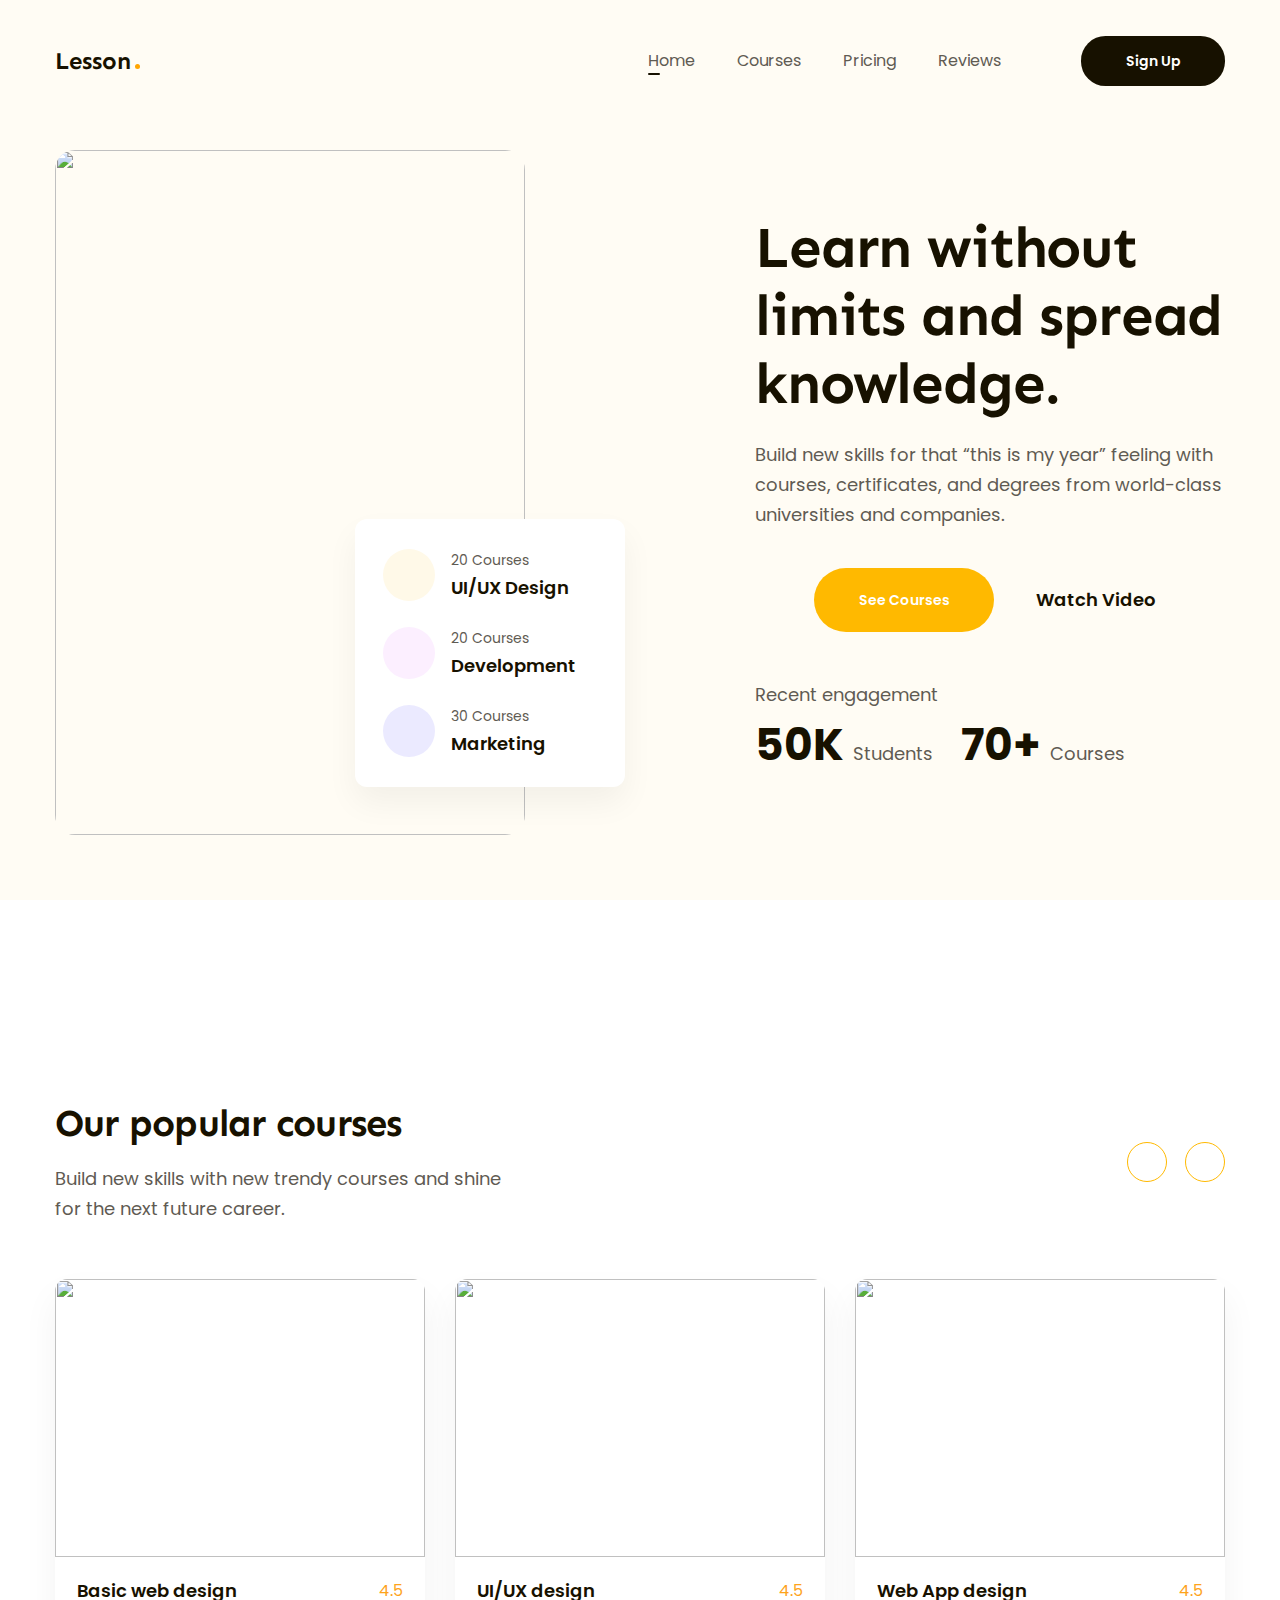
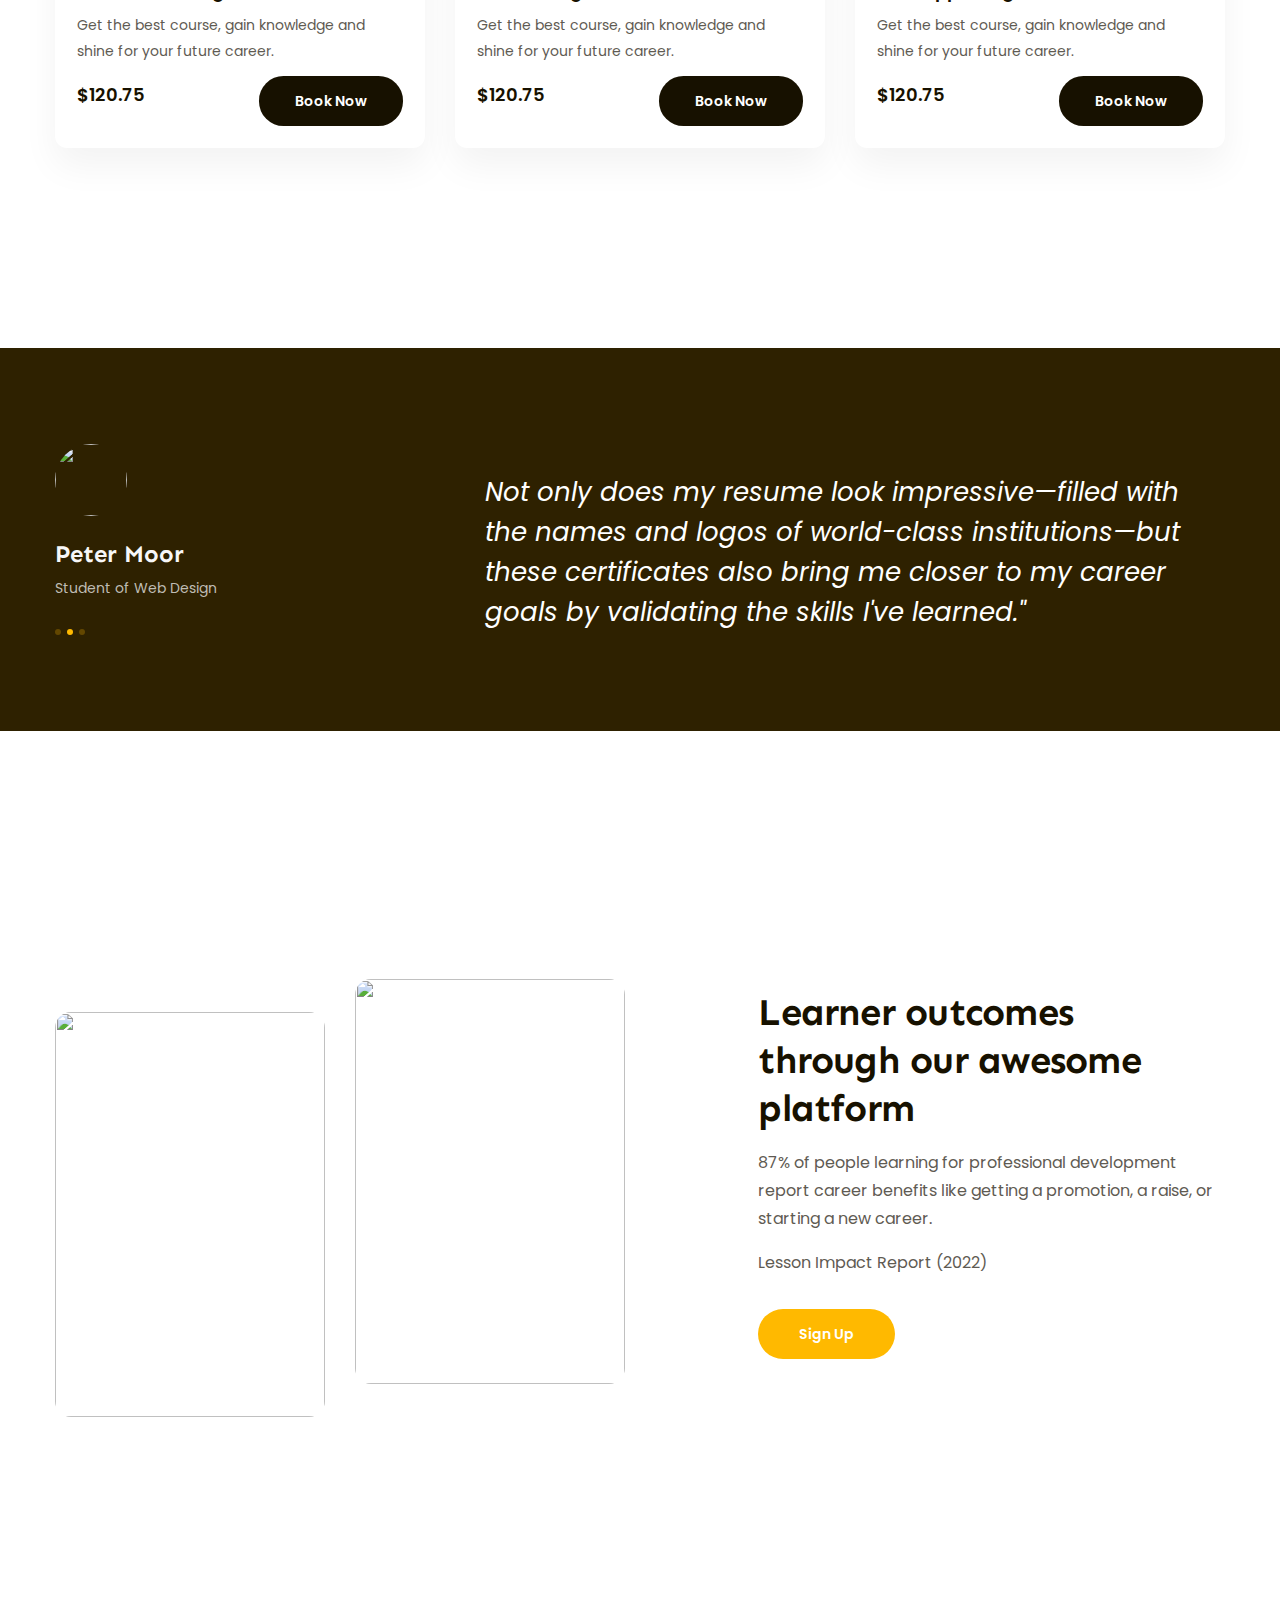
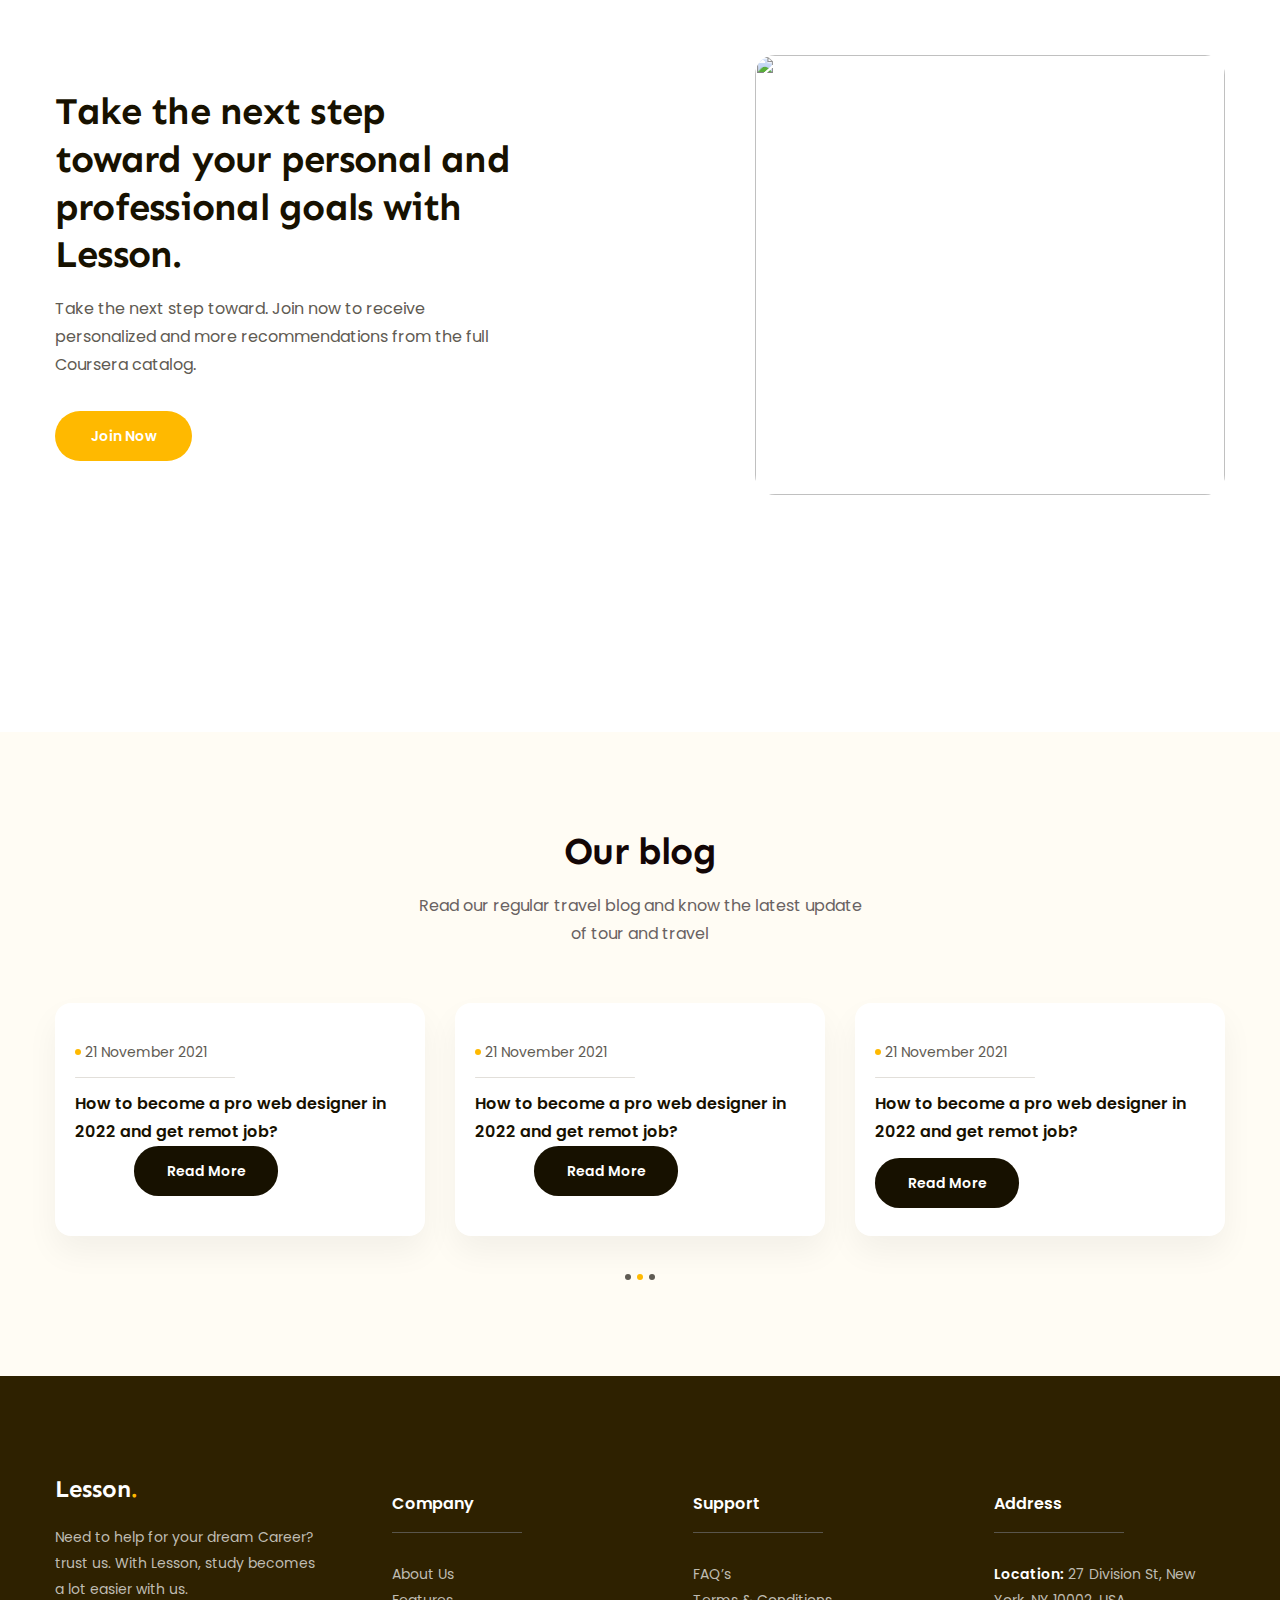
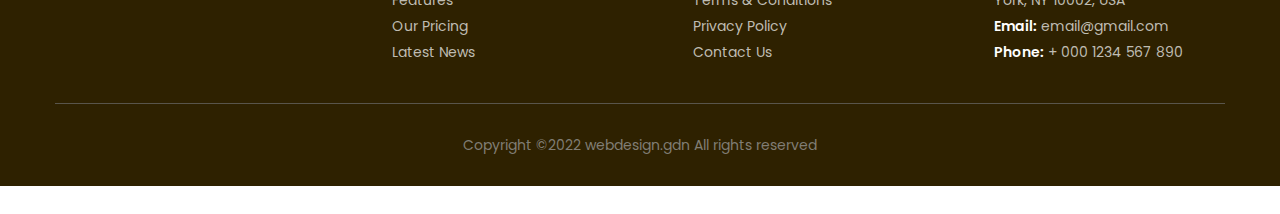
==== commit ed10ac88: "Bo sung" ====
--- a/index.html
+++ b/index.html
@@ -477,7 +477,7 @@
                                         How to become a pro web designer in 2022
                                         and get remot job?
                                     </h3>
-                                    <a href="" class="btn">Read More</a>
+                                    <div class="blog-box__btn"><a href="" class="btn">Read More</a></div>
                                 </div>
                             </div>
                         </div>
--- a/assets/css/styles.css
+++ b/assets/css/styles.css
@@ -10,7 +10,6 @@
 body{
   font-family: 'Poppins', sans-serif;
   font-size: 1.6rem;
-  height: 50000px;
 }
 
 a{
@@ -112,7 +111,8 @@
 }
 
 .header li a:hover{
-  font-weight: 600;
+  text-shadow: 1px 0 0 currentColor;
+  /* font-weight: 600; */
 font-size: 1.6rem;
 line-height: 1.75;
 color: #171100;
@@ -679,8 +679,10 @@
 
 }
 
-.blog .btn{
+.blog-box__btn .btn{
+  margin-left: 0;
   margin-top: 12px;
+  text-align: left;
 }
 
 .blog .btn:hover{
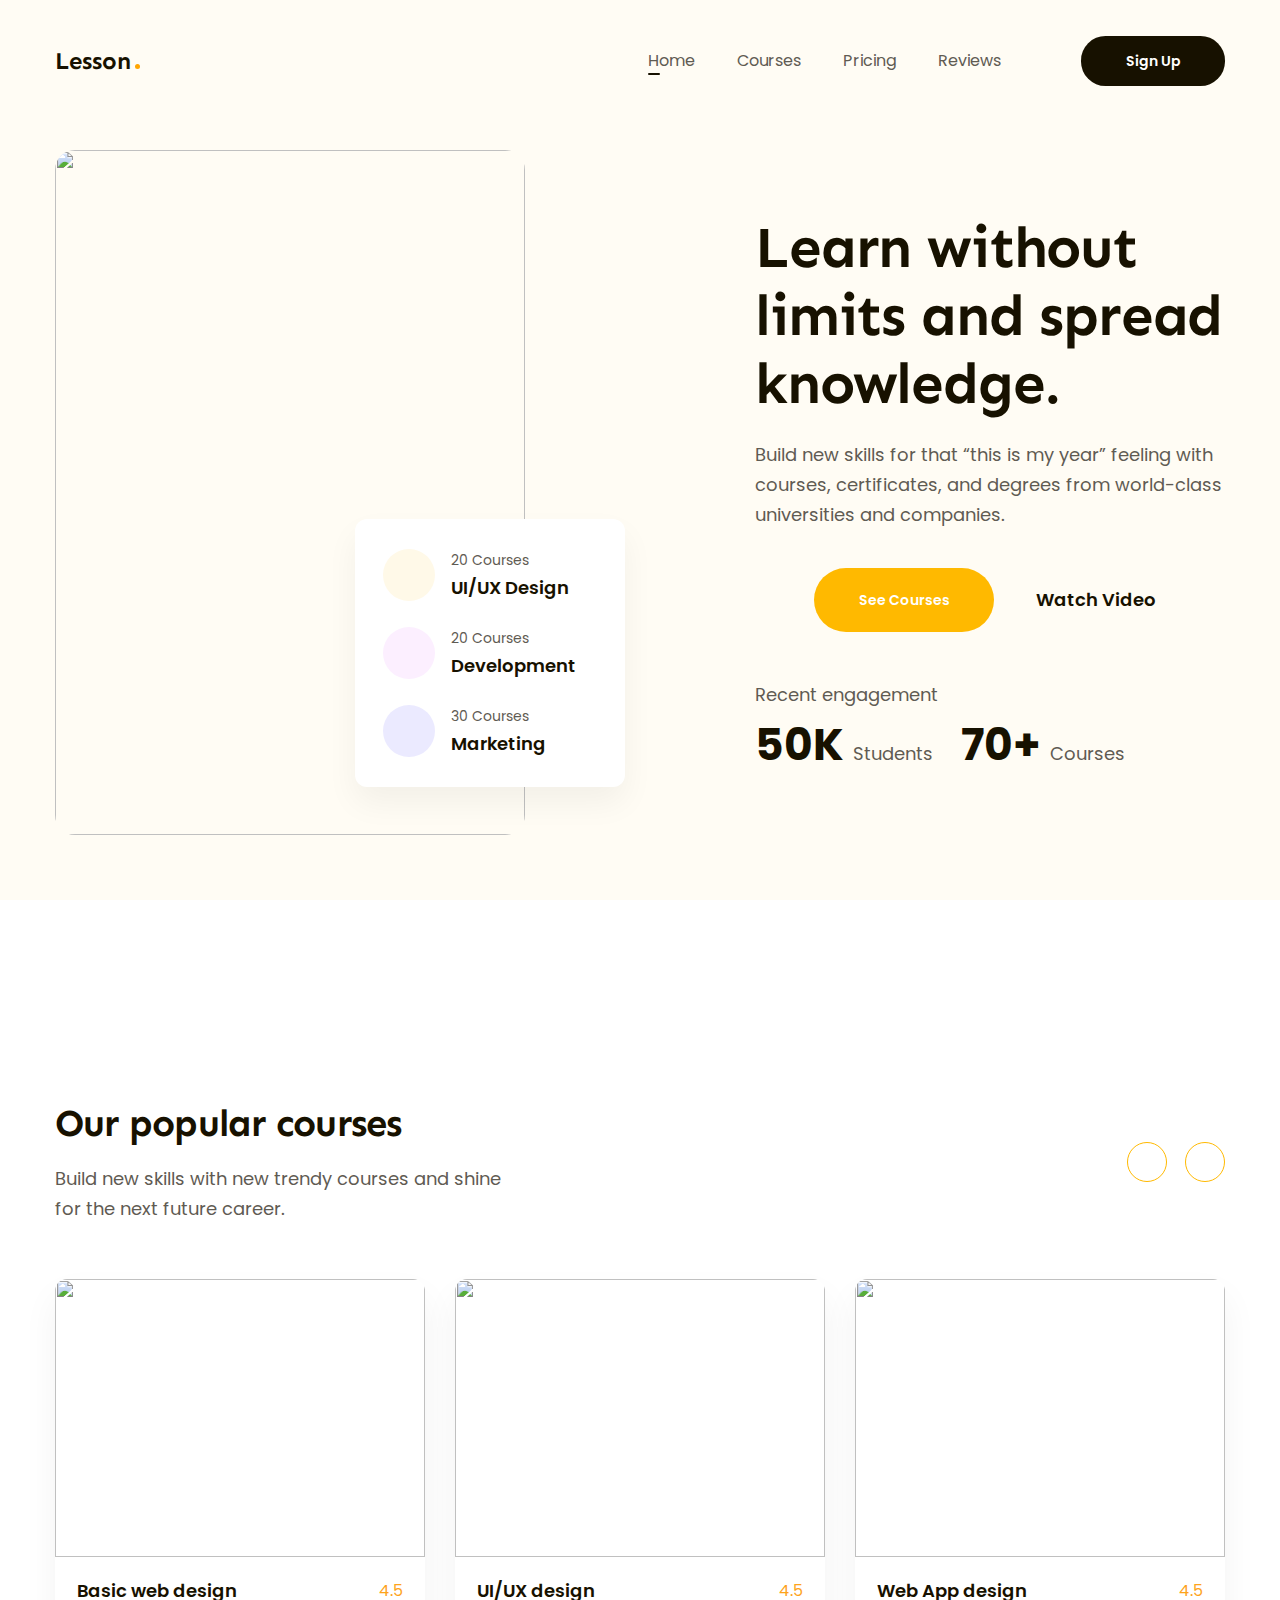
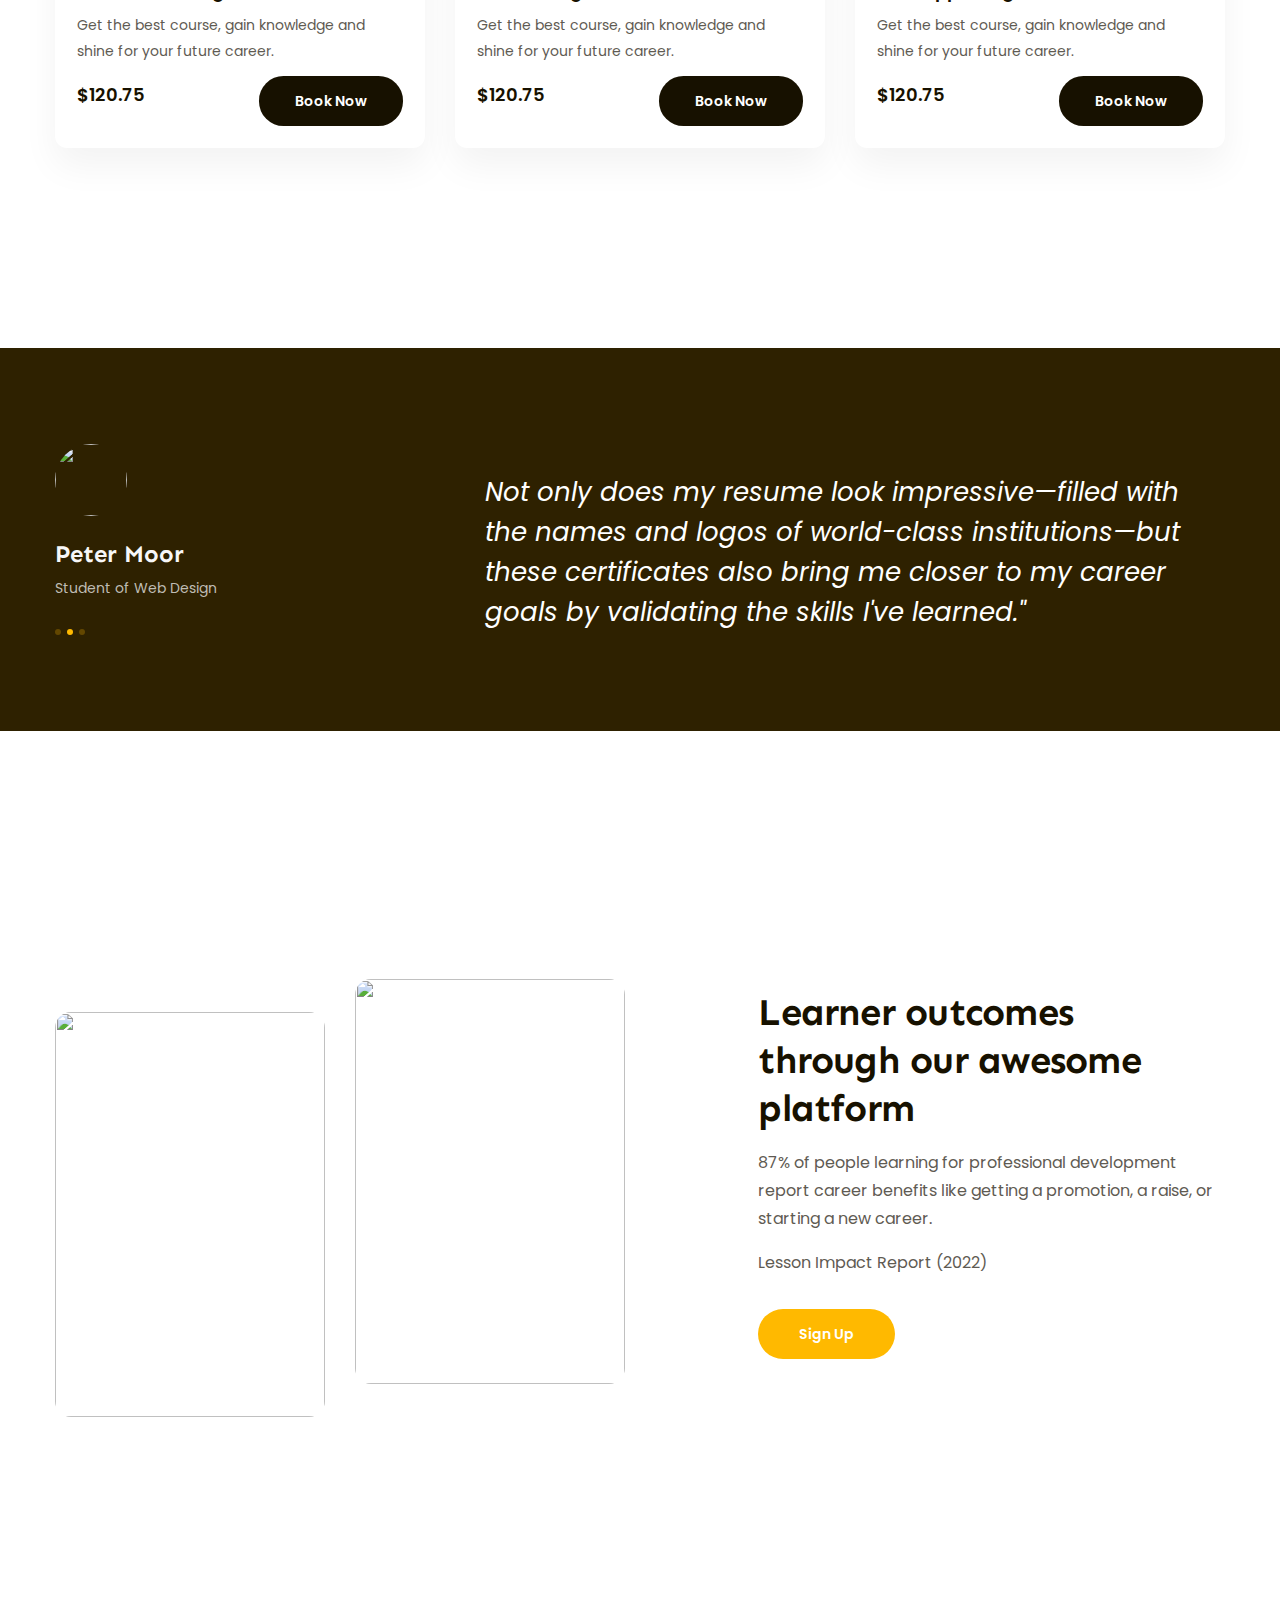
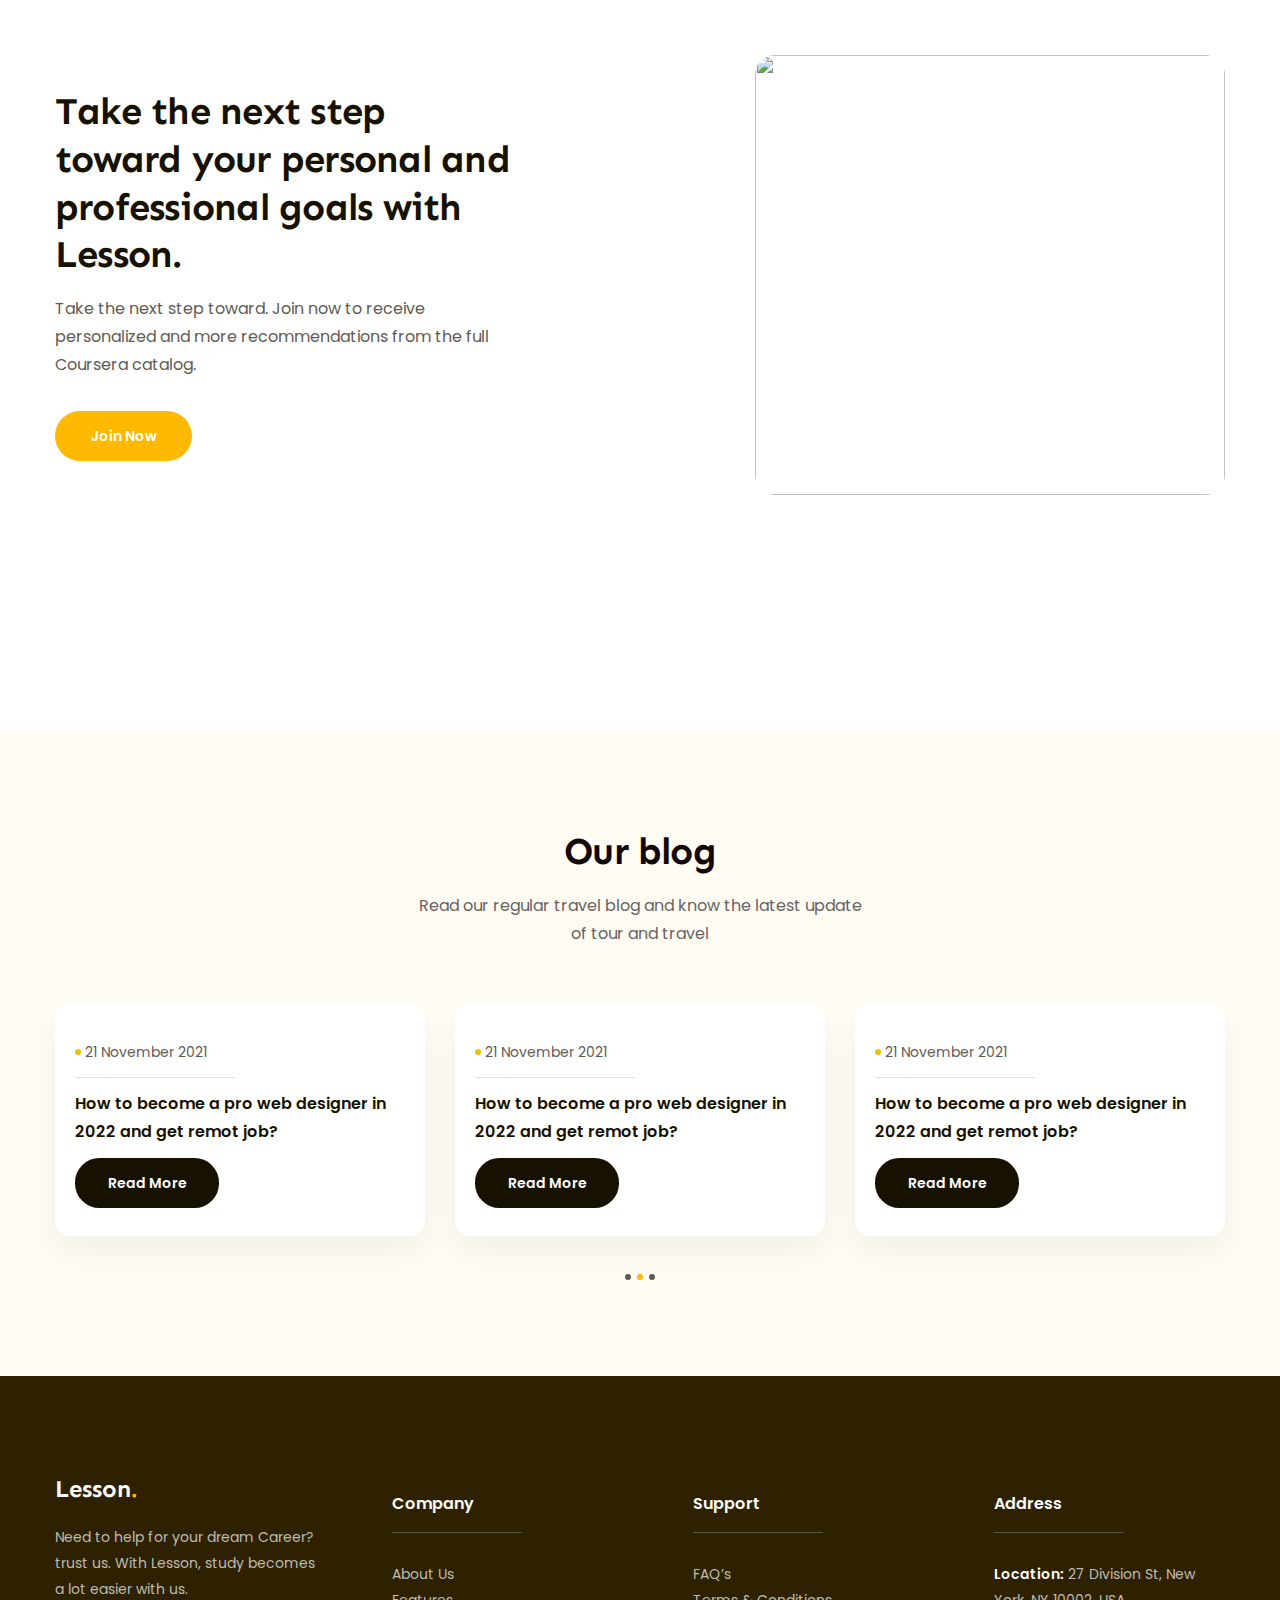
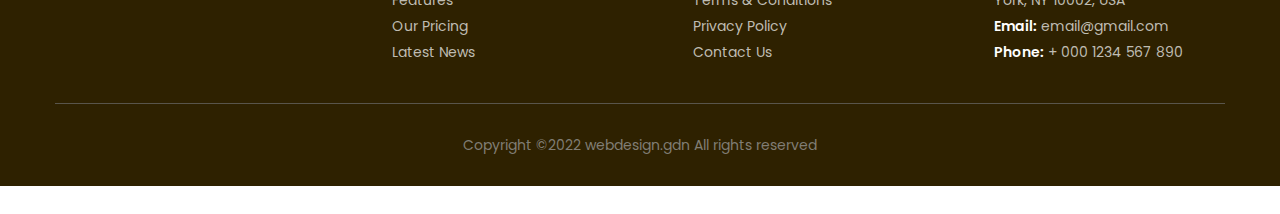
==== commit 0b2cdb96: "Hoan Thanh" ====
--- a/index.html
+++ b/index.html
@@ -445,7 +445,7 @@
                                         How to become a pro web designer in 2022
                                         and get remot job?
                                     </h3>
-                                    <a href="" class="btn">Read More</a>
+                                    <div class="blog-box__btn"><a href="" class="btn">Read More</a></div>
                                 </div>
                             </div>
 
@@ -461,7 +461,7 @@
                                         How to become a pro web designer in 2022
                                         and get remot job?
                                     </h3>
-                                    <a href="" class="btn">Read More</a>
+                                    <div class="blog-box__btn"><a href="" class="btn">Read More</a></div>
                                 </div>
                             </div>
 
